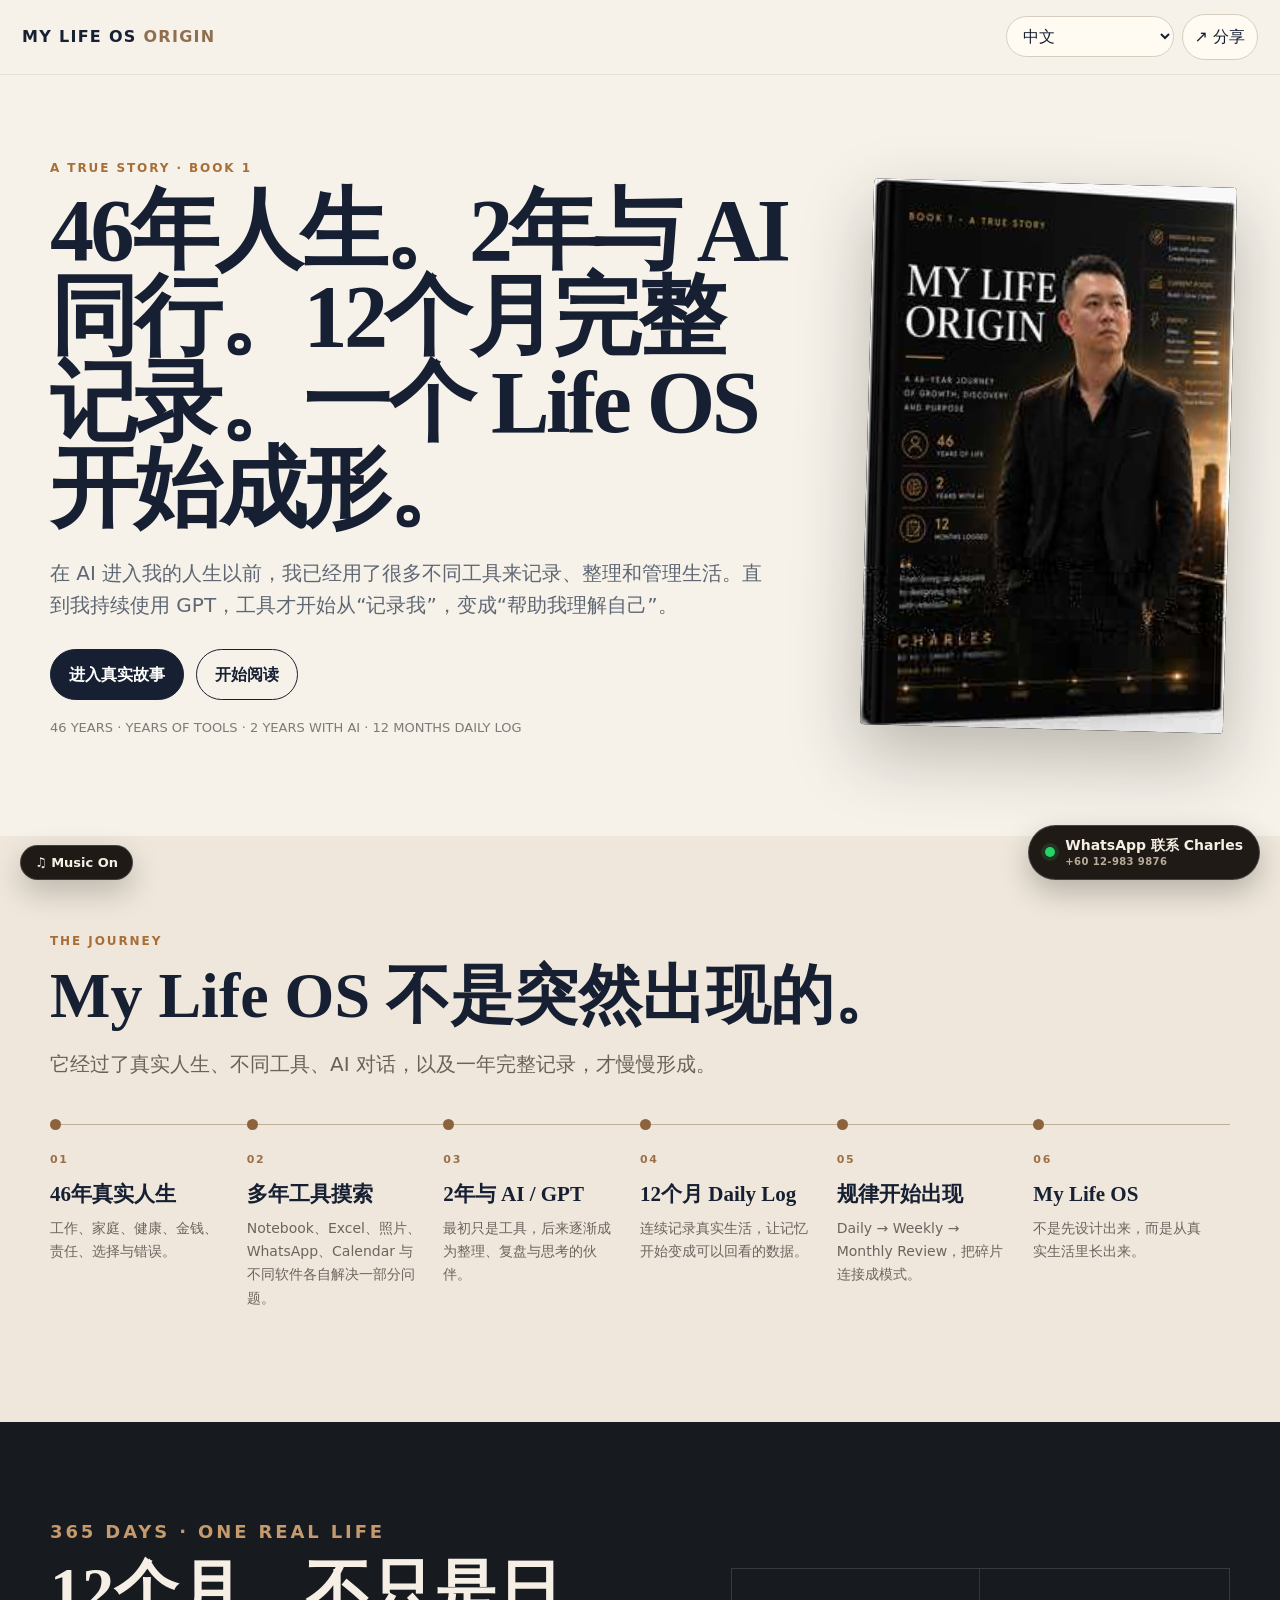
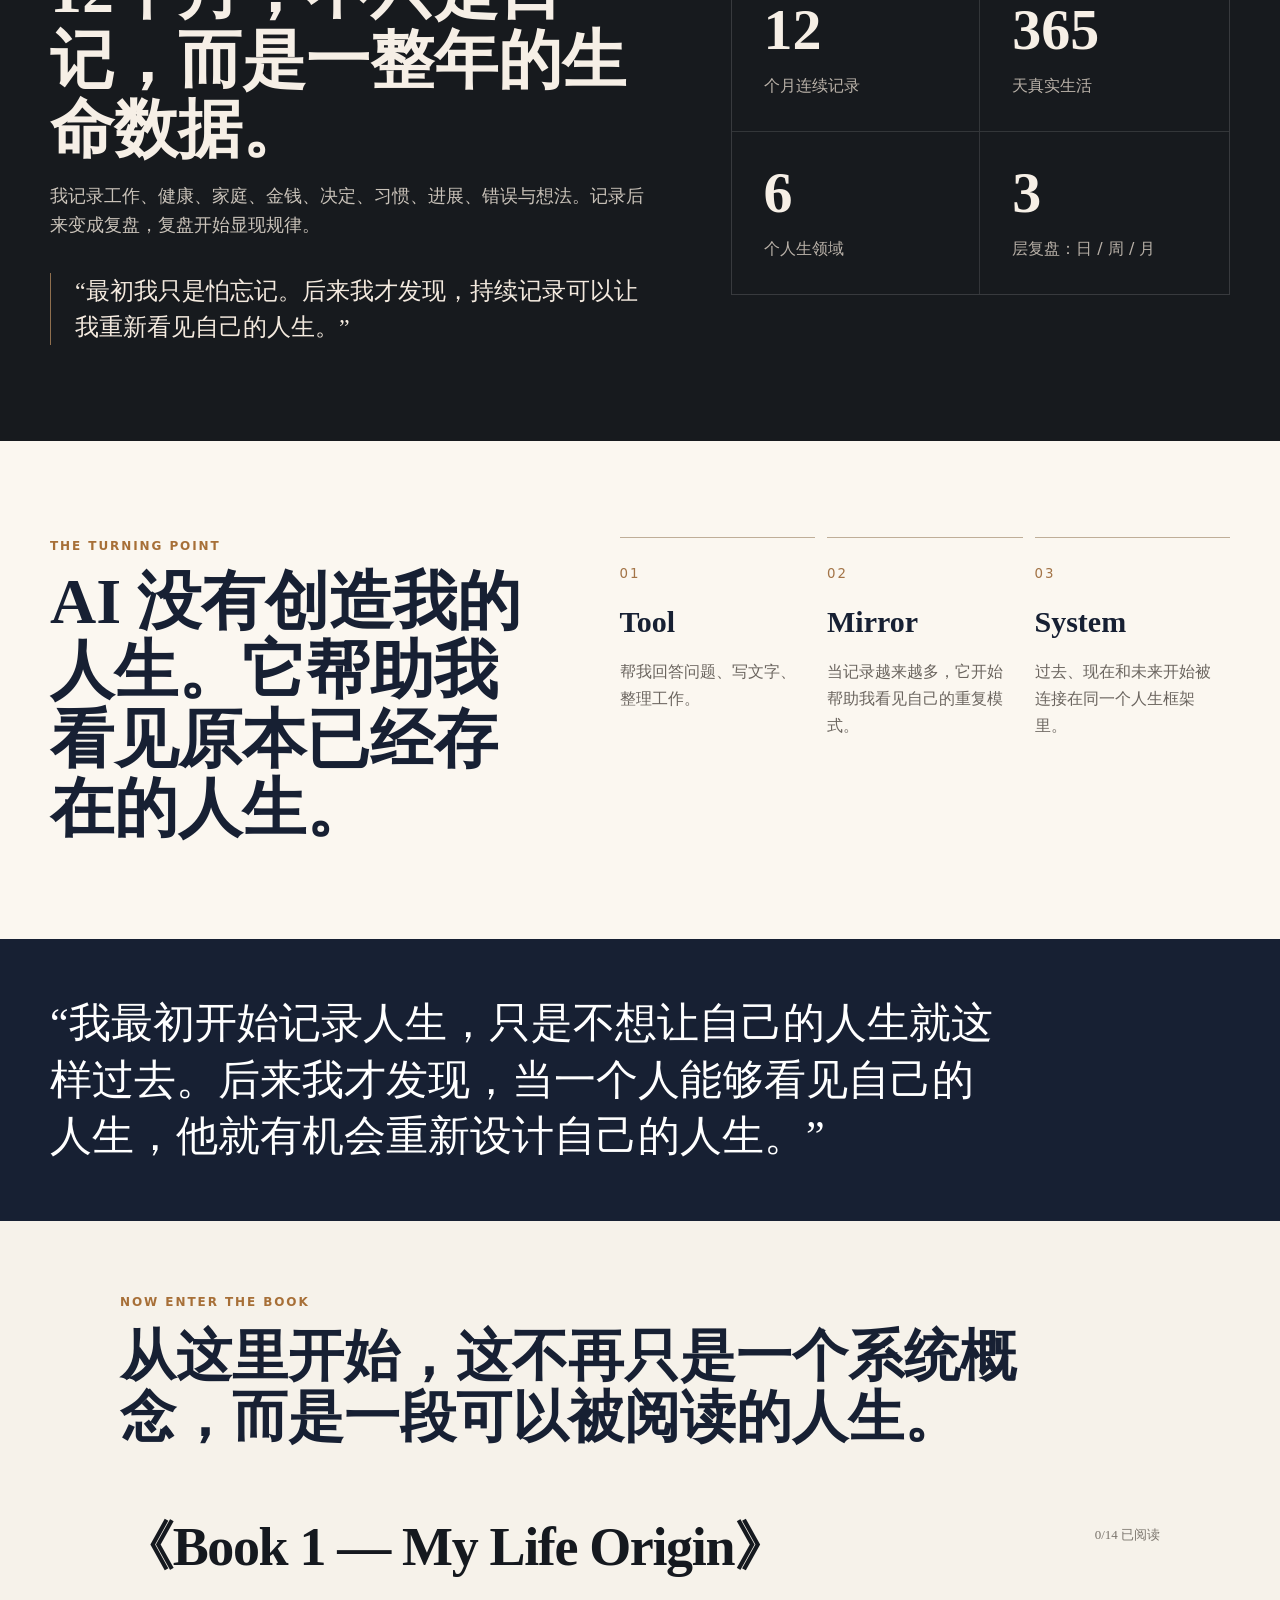
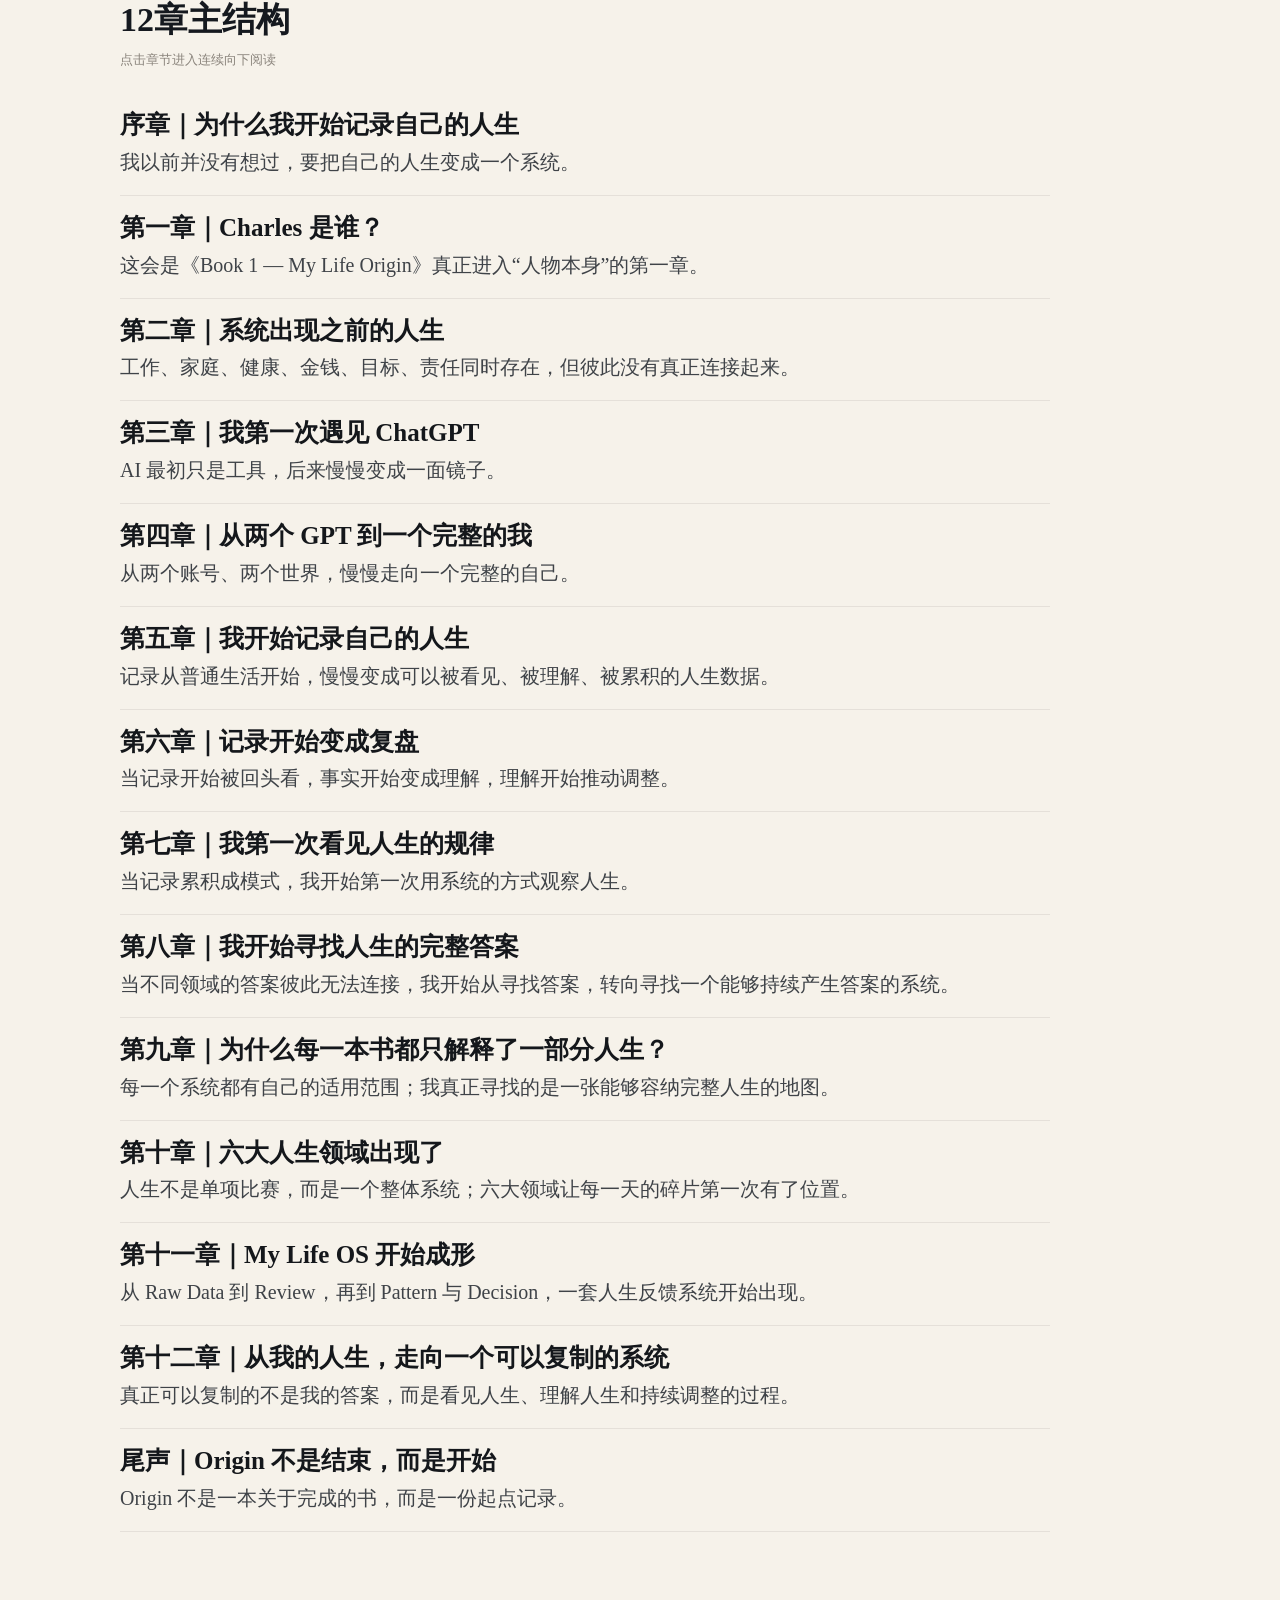
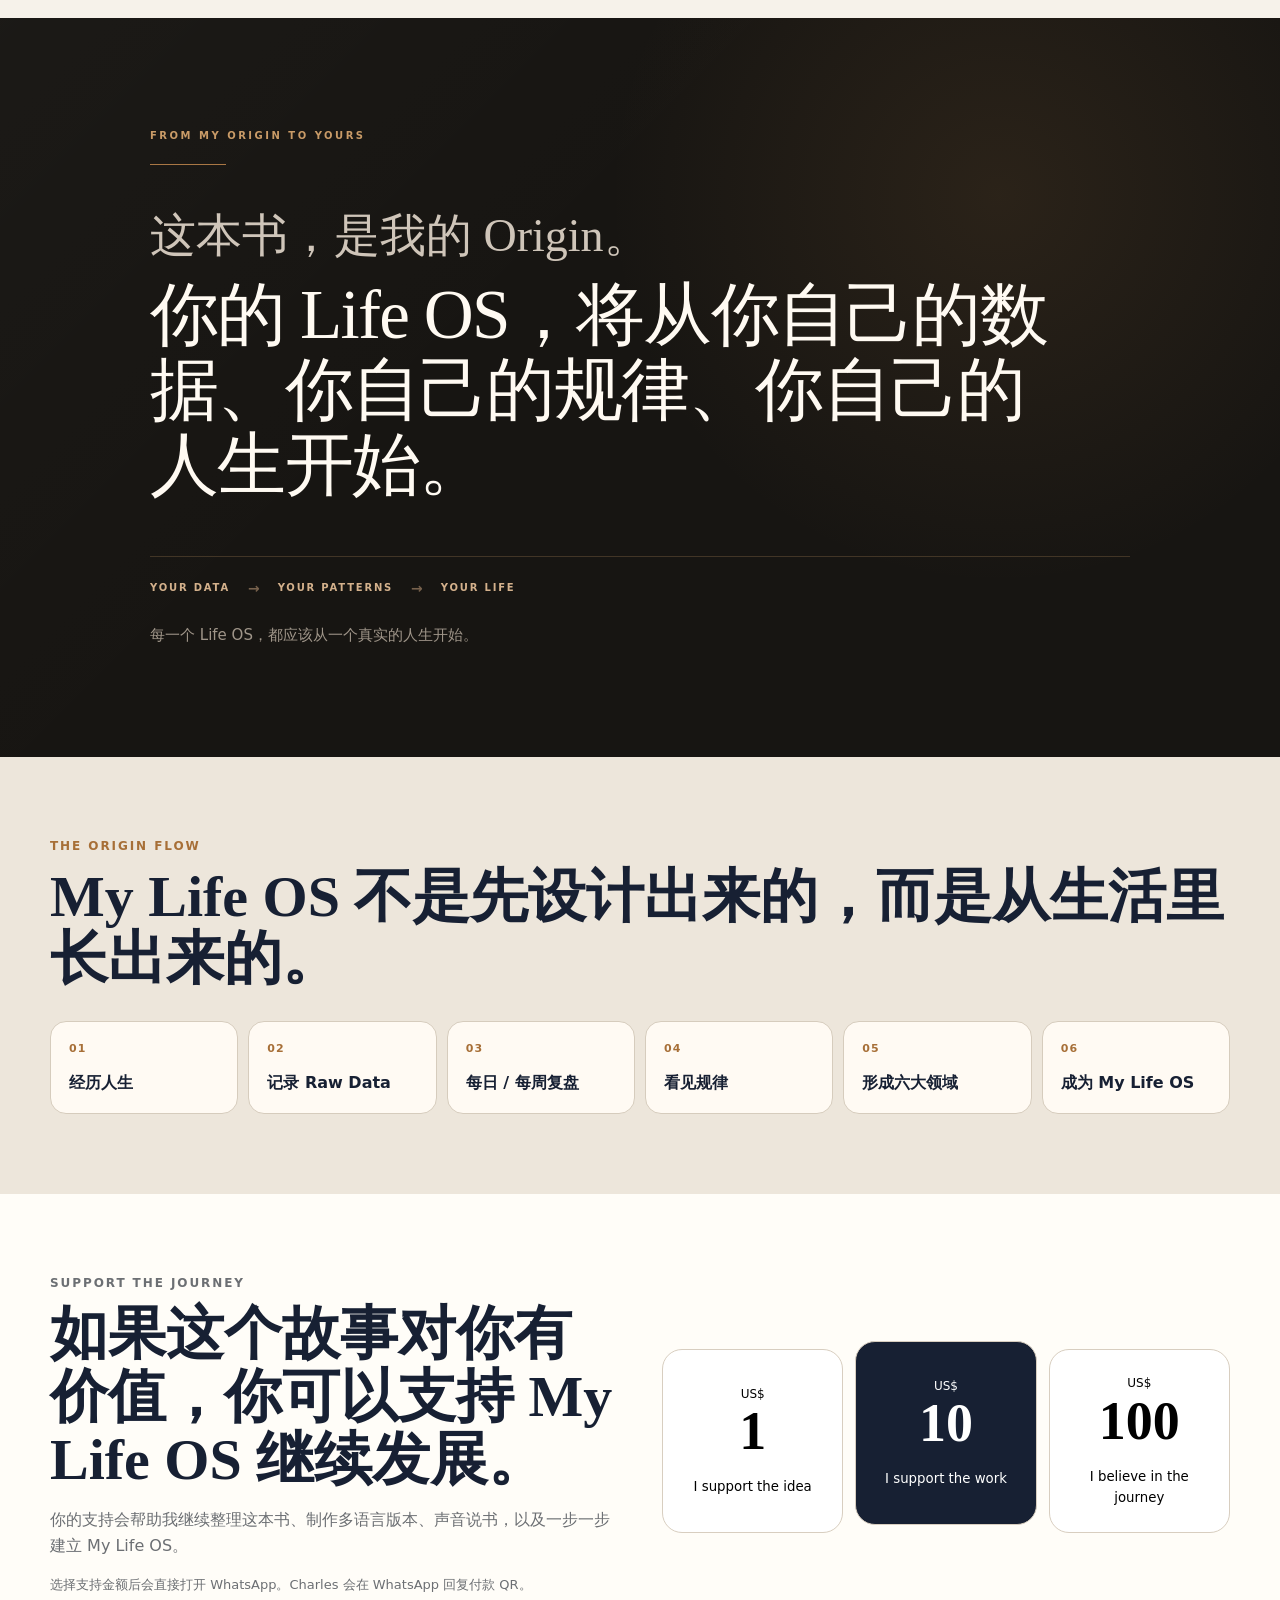
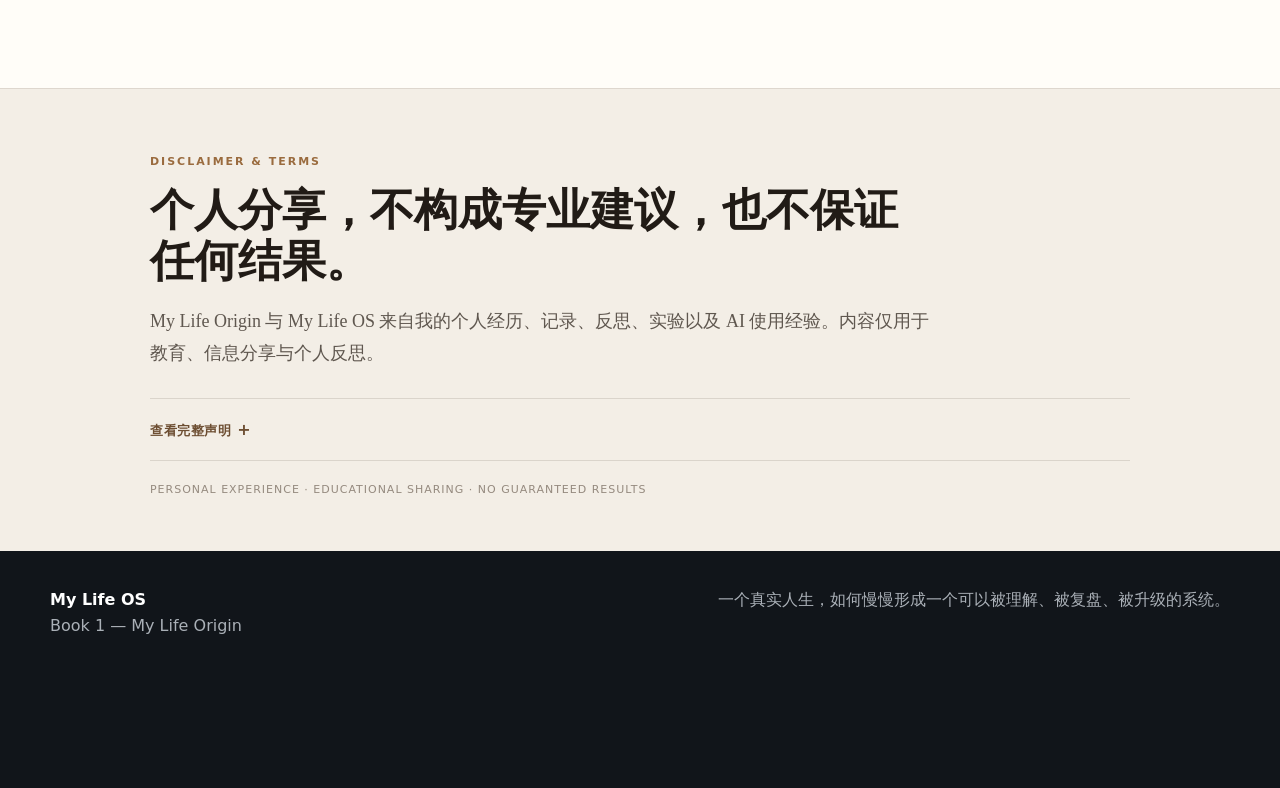
==== index.html @ 8ae3c360 "Load public disclaimer and terms" ====
<!doctype html>
<html lang="zh-Hans">
<head>
  <meta charset="utf-8" />
  <meta name="viewport" content="width=device-width,initial-scale=1" />
  <meta name="description" content="Book 1 — My Life Origin. A true story: 46 years of life, years of tools, 2 years with AI, and 12 months of daily logs." />
  <title>Book 1 — My Life Origin</title>
  <link rel="stylesheet" href="styles.css" />
  <link rel="stylesheet" href="documentary.css" />
</head>
<body>
  <header class="topbar">
    <a class="brand" href="#top">MY LIFE OS <span>ORIGIN</span></a>
    <nav class="top-actions">
      <select id="languageSelect" aria-label="Language">
        <option value="zh">中文</option>
        <option value="en">English</option>
        <option value="ms">Bahasa Melayu</option>
      </select>
      <button class="ghost" id="shareBtn" type="button">↗ <span data-i18n="share">分享</span></button>
    </nav>
  </header>

  <main id="top">
    <section class="hero shell documentary-hero">
      <div class="hero-copy">
        <p class="kicker">A TRUE STORY · BOOK 1</p>
        <h1 id="docHeroTitle">46年人生。2年与 AI 同行。12个月完整记录。一个 Life OS 开始成形。</h1>
        <p class="hero-sub" id="docHeroSub">在 AI 进入我的人生以前，我已经用了很多不同工具来记录、整理和管理生活。直到我持续使用 GPT，工具才开始从“记录我”，变成“帮助我理解自己”。</p>
        <div class="hero-buttons">
          <a class="primary" href="#journey" id="enterStoryBtn">进入真实故事</a>
          <a class="secondary" href="#chapters" data-i18n="startReading">开始阅读</a>
        </div>
        <p class="micro">46 YEARS · YEARS OF TOOLS · 2 YEARS WITH AI · 12 MONTHS DAILY LOG</p>
      </div>
      <div class="book-cover image-book-cover" aria-label="Book 1 — My Life Origin cover">
        <img src="my-life-origin-cover.jpg" alt="Book 1 — My Life Origin cover artwork" />
      </div>
    </section>

    <section id="journey" class="documentary-section">
      <div class="shell">
        <p class="kicker" id="journeyKicker">THE JOURNEY</p>
        <h2 class="documentary-title" id="journeyTitle">My Life OS 不是突然出现的。</h2>
        <p class="documentary-lead" id="journeyLead">它经过了真实人生、不同工具、AI 对话，以及一年完整记录，才慢慢形成。</p>
        <div class="journey-line">
          <article><span>01</span><strong id="j1t">46年真实人生</strong><p id="j1d">工作、家庭、健康、金钱、责任、选择与错误。</p></article>
          <article><span>02</span><strong id="j2t">多年工具摸索</strong><p id="j2d">Notebook、Excel、照片、WhatsApp、Calendar 与不同软件各自解决一部分问题。</p></article>
          <article><span>03</span><strong id="j3t">2年与 AI / GPT</strong><p id="j3d">最初只是工具，后来逐渐成为整理、复盘与思考的伙伴。</p></article>
          <article><span>04</span><strong id="j4t">12个月 Daily Log</strong><p id="j4d">连续记录真实生活，让记忆开始变成可以回看的数据。</p></article>
          <article><span>05</span><strong id="j5t">规律开始出现</strong><p id="j5d">Daily → Weekly → Monthly Review，把碎片连接成模式。</p></article>
          <article><span>06</span><strong id="j6t">My Life OS</strong><p id="j6d">不是先设计出来，而是从真实生活里长出来。</p></article>
        </div>
      </div>
    </section>

    <section class="year-proof">
      <div class="shell year-proof-grid">
        <div class="year-copy">
          <p class="kicker">365 DAYS · ONE REAL LIFE</p>
          <h2 id="yearTitle">12个月，不只是日记，而是一整年的生命数据。</h2>
          <p id="yearText">我记录工作、健康、家庭、金钱、决定、习惯、进展、错误与想法。记录后来变成复盘，复盘开始显现规律。</p>
          <blockquote id="yearQuote">“最初我只是怕忘记。后来我才发现，持续记录可以让我重新看见自己的人生。”</blockquote>
        </div>
        <div class="year-stats" aria-label="Life record statistics">
          <div><strong>12</strong><span id="statMonths">个月连续记录</span></div>
          <div><strong>365</strong><span id="statDays">天真实生活</span></div>
          <div><strong>6</strong><span id="statDomains">个人生领域</span></div>
          <div><strong>3</strong><span id="statReviews">层复盘：日 / 周 / 月</span></div>
        </div>
      </div>
    </section>

    <section class="turning-point">
      <div class="shell turning-grid">
        <div>
          <p class="kicker">THE TURNING POINT</p>
          <h2 id="turnTitle">AI 没有创造我的人生。它帮助我看见原本已经存在的人生。</h2>
        </div>
        <div class="three-steps">
          <div><small>01</small><strong id="toolTitle">Tool</strong><p id="toolText">帮我回答问题、写文字、整理工作。</p></div>
          <div><small>02</small><strong id="mirrorTitle">Mirror</strong><p id="mirrorText">当记录越来越多，它开始帮助我看见自己的重复模式。</p></div>
          <div><small>03</small><strong id="systemTitle">System</strong><p id="systemText">过去、现在和未来开始被连接在同一个人生框架里。</p></div>
        </div>
      </div>
    </section>

    <section class="manifesto">
      <div class="shell manifesto-inner">
        <p data-i18n="manifesto">“我最初开始记录人生，只是不想让自己的人生就这样过去。后来我才发现，当一个人能够看见自己的人生，他就有机会重新设计自己的人生。”</p>
      </div>
    </section>

    <section id="chapters" class="shell section book-entry">
      <div class="book-transition">
        <p class="kicker">NOW ENTER THE BOOK</p>
        <h2 id="bookEntryTitle">从这里开始，这不再只是一个系统概念，而是一段可以被阅读的人生。</h2>
      </div>
      <div class="section-head">
        <div>
          <p class="kicker" data-i18n="contentsLabel">CONTENTS</p>
          <h2 data-i18n="contentsTitle">从人生碎片，到 My Life OS</h2>
        </div>
        <div class="reading-progress"><span id="readCount">0</span>/14 <span data-i18n="readLabel">已阅读</span></div>
      </div>
      <div id="chapterGrid" class="chapter-grid"></div>
    </section>

    <section class="origin-flow">
      <div class="shell section">
        <p class="kicker">THE ORIGIN FLOW</p>
        <h2 data-i18n="flowTitle">My Life OS 不是先设计出来的，而是从生活里长出来的。</h2>
        <div class="flow-grid">
          <div><strong>01</strong><span data-i18n="flow1">经历人生</span></div>
          <div><strong>02</strong><span data-i18n="flow2">记录 Raw Data</span></div>
          <div><strong>03</strong><span data-i18n="flow3">每日 / 每周复盘</span></div>
          <div><strong>04</strong><span data-i18n="flow4">看见规律</span></div>
          <div><strong>05</strong><span data-i18n="flow5">形成六大领域</span></div>
          <div><strong>06</strong><span data-i18n="flow6">成为 My Life OS</span></div>
        </div>
      </div>
    </section>

    <section id="support" class="support section">
      <div class="shell support-grid">
        <div>
          <p class="kicker" data-i18n="supportLabel">SUPPORT THE JOURNEY</p>
          <h2 data-i18n="supportTitle">如果这个故事对你有价值，你可以支持 My Life OS 继续发展。</h2>
          <p data-i18n="supportText">你的支持会帮助我继续整理这本书、制作多语言版本、声音说书，以及一步一步建立 My Life OS。</p>
          <p class="support-note" data-i18n="supportNote">目前先建立网站雏形。正式支付链接会在下一阶段接入。</p>
        </div>
        <div class="support-options">
          <button class="support-card" data-amount="1"><span>US$</span><strong>1</strong><small data-i18n="tier1">I support the idea</small></button>
          <button class="support-card featured" data-amount="10"><span>US$</span><strong>10</strong><small data-i18n="tier10">I support the work</small></button>
          <button class="support-card" data-amount="100"><span>US$</span><strong>100</strong><small data-i18n="tier100">I believe in the journey</small></button>
        </div>
      </div>
    </section>
  </main>

  <div id="reader" class="reader book-reader" aria-hidden="true">
    <div class="reader-backdrop" data-close-reader></div>
    <article class="reader-panel book-shell" aria-label="My Life Origin book reader">
      <div class="reader-toolbar book-toolbar">
        <button class="ghost" data-close-reader>← <span data-i18n="back">返回目录</span></button>
        <div class="book-toolbar-center"><span id="bookChapterLabel">BOOK 1 · MY LIFE ORIGIN</span><span id="bookPageLabel">1 / 1</span></div>
        <div class="reader-actions">
          <button class="ghost" id="listenChapterBtn" type="button">▶ <span data-i18n="listenChapter">听本章</span></button>
          <button class="ghost" id="markReadBtn">✓ <span data-i18n="markRead">标记已读</span></button>
        </div>
      </div>
      <div class="book-stage" id="bookStage">
        <button id="bookPrevPage" class="page-turn page-turn-left" type="button" aria-label="Previous page">‹</button>
        <div class="book-spread" id="bookSpread">
          <section class="paper-page paper-left" id="paperLeft" aria-live="polite"></section>
          <div class="book-gutter" aria-hidden="true"></div>
          <section class="paper-page paper-right" id="paperRight"></section>
        </div>
        <button id="bookNextPage" class="page-turn page-turn-right" type="button" aria-label="Next page">›</button>
      </div>
      <div class="book-bottombar">
        <button id="prevChapter" class="secondary" type="button">← 上一页</button>
        <div class="book-progress-track"><span id="bookProgressBar"></span></div>
        <button id="nextChapter" class="primary" type="button">下一页 →</button>
      </div>
      <div class="book-source" aria-hidden="true">
        <p id="readerKicker"></p><h2 id="readerTitle"></h2><p id="readerIntro"></p><div id="readerBody"></div>
      </div>
    </article>
  </div>

  <div id="toast" class="toast" role="status"></div>
  <footer><div class="shell footer-inner"><div><strong>My Life OS</strong><span>Book 1 — My Life Origin</span></div><p data-i18n="footerText">一个真实人生，如何慢慢形成一个可以被理解、被复盘、被升级的系统。</p></div></footer>

  <script src="app.js"></script>
  <script src="documentary.js"></script>
  <script src="toc.js"></script>
  <script src="book.js"></script>
  <script src="bgm.js"></script>
  <script src="audio.js"></script>
  <script src="disclaimer.js"></script>
</body>
</html>
---- styles.css ----
*{box-sizing:border-box}html{scroll-behavior:smooth}body{margin:0;font-family:Inter,system-ui,-apple-system,BlinkMacSystemFont,"Segoe UI",sans-serif;background:#f6f2ea;color:#172033;line-height:1.6}button,select{font:inherit}button{cursor:pointer}.shell{width:min(1180px,calc(100% - 40px));margin:0 auto}.topbar{position:sticky;top:0;z-index:20;display:flex;justify-content:space-between;align-items:center;padding:14px 22px;background:rgba(246,242,234,.92);backdrop-filter:blur(14px);border-bottom:1px solid rgba(23,32,51,.08)}.brand{font-weight:900;letter-spacing:.08em;text-decoration:none;color:#172033}.brand span{font-weight:600;color:#8f6f4e}.top-actions{display:flex;gap:8px;align-items:center}.top-actions select,.ghost{border:1px solid #d6cdbf;background:#fffaf2;color:#172033;border-radius:999px;padding:9px 12px}.hero{display:grid;grid-template-columns:1.35fr .65fr;gap:64px;align-items:center;padding:72px 0 76px}.kicker{margin:0 0 10px;font-size:12px;font-weight:900;letter-spacing:.16em;color:#a76f37}.hero h1,.section h2{font-family:Georgia,"Times New Roman",serif}.hero h1{font-size:clamp(48px,7vw,88px);line-height:.98;letter-spacing:-.04em;margin:0 0 24px;max-width:820px}.hero-sub{font-size:20px;color:#5f6773;max-width:720px;margin:0 0 28px}.hero-buttons{display:flex;gap:12px;flex-wrap:wrap}.primary,.secondary{display:inline-flex;align-items:center;justify-content:center;text-decoration:none;border-radius:999px;padding:12px 18px;font-weight:800;border:1px solid #172033}.primary{background:#172033;color:#fff}.secondary{background:transparent;color:#172033}.micro{font-size:13px;color:#7d7b78;margin-top:18px}.book-cover{aspect-ratio:2/3;background:linear-gradient(160deg,#15191f,#292b2d 55%,#745739);color:white;border-radius:4px;padding:34px;display:flex;flex-direction:column;box-shadow:0 28px 70px rgba(34,28,20,.28);transform:rotate(1.5deg)}.cover-top{font-size:12px;letter-spacing:.22em}.cover-title{font-family:Georgia,serif;font-size:44px;line-height:.95;margin-top:28%}.cover-line{width:56px;height:1px;background:#d9c3a8;margin:24px 0}.cover-sub{color:#e7ded4;font-size:14px}.cover-author{margin-top:auto;font-weight:800;letter-spacing:.16em;font-size:12px}.manifesto{background:#172033;color:white}.manifesto-inner{padding:56px 0}.manifesto p{margin:0;max-width:950px;font-family:Georgia,serif;font-size:clamp(24px,3.5vw,42px);line-height:1.35}.section{padding:80px 0}.section-head{display:flex;justify-content:space-between;align-items:end;gap:24px;margin-bottom:28px}.section h2{font-size:clamp(34px,5vw,58px);line-height:1.08;margin:0}.reading-progress{white-space:nowrap;color:#7a746c}.chapter-grid{display:grid;grid-template-columns:repeat(3,1fr);gap:14px}.chapter-card{border:1px solid #d9d0c3;background:#fffdf8;border-radius:18px;padding:22px;text-align:left;transition:.18s;min-height:185px}.chapter-card:hover{transform:translateY(-3px);box-shadow:0 12px 28px rgba(50,40,28,.08)}.chapter-card.read{border-color:#9fae96;background:#f7fbf3}.chapter-no{font-size:12px;letter-spacing:.12em;color:#a76f37;font-weight:900}.chapter-card h3{font-family:Georgia,serif;font-size:24px;margin:12px 0 10px;line-height:1.25}.chapter-card p{font-size:14px;color:#6c6f73;margin:0}.read-mark{display:block;margin-top:18px;font-size:12px;color:#6a7d61;font-weight:800}.origin-flow{background:#ede6db}.flow-grid{display:grid;grid-template-columns:repeat(6,1fr);gap:10px;margin-top:30px}.flow-grid div{background:#fffaf3;border:1px solid #d6ccbd;border-radius:16px;padding:18px}.flow-grid strong{display:block;font-size:11px;color:#a76f37;letter-spacing:.1em}.flow-grid span{display:block;margin-top:12px;font-weight:800}.support{background:#fffdf8}.support-grid{display:grid;grid-template-columns:1fr 1fr;gap:44px;align-items:center}.support-grid p{color:#6c6f73;max-width:650px}.support-note{font-size:13px}.support-options{display:grid;grid-template-columns:repeat(3,1fr);gap:12px}.support-card{border:1px solid #d8cec0;background:#fff;border-radius:20px;padding:24px 14px;min-height:180px}.support-card.featured{background:#172033;color:white;transform:translateY(-8px)}.support-card span{font-size:12px;display:block}.support-card strong{font-family:Georgia,serif;font-size:54px;line-height:1}.support-card small{display:block;margin-top:18px}.reader{position:fixed;inset:0;z-index:50;display:none}.reader.open{display:block}.reader-backdrop{position:absolute;inset:0;background:rgba(10,12,15,.45)}.reader-panel{position:absolute;right:0;top:0;height:100%;width:min(820px,100%);background:#fffdf8;overflow:auto;box-shadow:-20px 0 60px rgba(0,0,0,.18)}.reader-toolbar{position:sticky;top:0;z-index:2;display:flex;justify-content:space-between;gap:12px;padding:14px 18px;background:rgba(255,253,248,.94);backdrop-filter:blur(12px);border-bottom:1px solid #ece5db}.reader-actions{display:flex;gap:8px}.reader-content{padding:58px clamp(24px,7vw,76px) 150px}.reader-content h2{font-family:Georgia,serif;font-size:clamp(38px,6vw,64px);line-height:1.05;margin:0 0 18px}.reader-intro{font-size:20px;color:#656a70}.reader-body{font-family:Georgia,"Times New Roman",serif;font-size:20px;line-height:1.9;color:#2b3036}.reader-body p{margin:0 0 1.2em}.reader-nav{display:flex;justify-content:space-between;gap:12px;margin-top:42px}.toast{position:fixed;left:50%;bottom:24px;transform:translateX(-50%) translateY(20px);background:#172033;color:white;padding:10px 16px;border-radius:999px;opacity:0;pointer-events:none;transition:.2s;z-index:80}.toast.show{opacity:1;transform:translateX(-50%) translateY(0)}footer{background:#11151a;color:white;padding:36px 0 150px}.footer-inner{display:flex;justify-content:space-between;gap:30px}.footer-inner strong,.footer-inner span{display:block}.footer-inner span,.footer-inner p{color:#aab0b7}.footer-inner p{max-width:620px;margin:0}.audio-dock{position:fixed;left:50%;bottom:18px;transform:translateX(-50%);z-index:70;width:min(860px,calc(100% - 28px));background:rgba(18,22,28,.96);color:white;border:1px solid rgba(255,255,255,.11);border-radius:22px;box-shadow:0 22px 70px rgba(0,0,0,.28);backdrop-filter:blur(18px);overflow:hidden}.audio-dock-main{display:grid;grid-template-columns:auto 1fr auto;gap:14px;align-items:center;padding:13px 15px}.audio-icon{width:38px;height:38px;border-radius:50%;display:grid;place-items:center;background:#c59a6d;color:#161a20;font-weight:900;box-shadow:inset 0 0 0 6px rgba(255,255,255,.18)}.audio-meta{min-width:0}.audio-meta strong,.audio-meta span{display:block;white-space:nowrap;overflow:hidden;text-overflow:ellipsis}.audio-meta strong{font-size:14px}.audio-meta span{font-size:12px;color:#aeb5bf;margin-top:2px}.audio-controls{display:flex;gap:7px}.audio-btn{width:38px;height:38px;border:0;border-radius:50%;background:white;color:#171b21;font-weight:900}.audio-btn.subtle{background:#2b3038;color:#d9dde2}.audio-settings{display:flex;align-items:center;gap:10px;padding:10px 14px;border-top:1px solid rgba(255,255,255,.08);background:rgba(255,255,255,.025)}.audio-settings label{display:flex;align-items:center;gap:6px;font-size:11px;color:#aeb5bf}.audio-settings select{border:1px solid #414853;background:#20252c;color:white;border-radius:10px;padding:6px 8px;max-width:245px;font-size:12px}.audio-note{margin-left:auto;font-size:11px;color:#818a96}.chapter-card:focus-visible,.primary:focus-visible,.secondary:focus-visible,.ghost:focus-visible,.audio-btn:focus-visible,select:focus-visible{outline:3px solid rgba(167,111,55,.35);outline-offset:3px}@media(max-width:900px){.hero,.support-grid{grid-template-columns:1fr}.book-cover{width:min(420px,85%);justify-self:center}.chapter-grid{grid-template-columns:repeat(2,1fr)}.flow-grid{grid-template-columns:repeat(3,1fr)}.support-options{max-width:640px}.section-head{align-items:flex-start;flex-direction:column}.footer-inner{flex-direction:column}}@media(max-width:640px){.topbar{padding:12px}.brand{font-size:13px}.top-actions{gap:5px}.top-actions .ghost span{display:none}.top-actions select,.ghost{padding:8px 10px;font-size:13px}.shell{width:min(100% - 28px,1180px)}.hero{padding:46px 0}.hero h1{font-size:48px}.hero-sub{font-size:17px}.chapter-grid,.flow-grid,.support-options{grid-template-columns:1fr}.chapter-card{min-height:auto}.support-card.featured{transform:none}.reader-toolbar{align-items:center}.reader-actions .ghost span{display:none}.reader-content{padding-top:40px;padding-bottom:180px}.footer-inner{gap:14px}.audio-dock{bottom:10px;border-radius:18px}.audio-dock-main{grid-template-columns:auto 1fr auto;padding:10px 11px}.audio-icon{display:none}.audio-meta strong{font-size:13px}.audio-settings{gap:7px;overflow-x:auto}.audio-settings label{flex:0 0 auto}.audio-settings select{max-width:170px}.audio-note{display:none}footer{padding-bottom:170px}}
---- documentary.css ----
.documentary-hero{padding-top:84px;padding-bottom:84px}.documentary-hero h1{max-width:900px}.image-book-cover{padding:0!important;aspect-ratio:auto!important;background:#090807!important;overflow:hidden}.image-book-cover:after{display:none!important}.image-book-cover img{display:block;width:100%;height:auto;object-fit:contain}.documentary-section,.year-proof,.turning-point{padding:96px 0}.documentary-section{background:#efe7db}.documentary-title,.year-proof h2,.turning-point h2,.book-transition h2{font-family:Georgia,"Times New Roman",serif;font-size:clamp(36px,5vw,64px);line-height:1.08;margin:0}.documentary-lead{max-width:760px;font-size:20px;color:#6a6259;margin:18px 0 44px}.journey-line{display:grid;grid-template-columns:repeat(6,1fr);border-top:1px solid #bfae98}.journey-line article{padding:26px 18px 16px 0;position:relative}.journey-line article:before{content:"";position:absolute;top:-6px;left:0;width:11px;height:11px;border-radius:50%;background:#8c633d}.journey-line span{display:block;font-size:11px;letter-spacing:.15em;color:#9b7048;font-weight:800}.journey-line strong{display:block;font-family:Georgia,serif;font-size:21px;line-height:1.25;margin:12px 0 10px}.journey-line p{font-size:14px;line-height:1.65;color:#6b655f;margin:0}.year-proof{background:#171a1e;color:#f6efe6}.year-proof-grid{display:grid;grid-template-columns:1.1fr .9fr;gap:70px;align-items:center}.year-proof .kicker{color:#c59a6d}.year-copy p{color:#c9c2b9;font-size:18px}.year-copy blockquote{font-family:Georgia,serif;font-size:24px;line-height:1.5;margin:34px 0 0;padding-left:24px;border-left:1px solid #8f6f4e;color:#f4eadf}.year-stats{display:grid;grid-template-columns:1fr 1fr;border:1px solid rgba(255,255,255,.14)}.year-stats div{padding:32px;border-right:1px solid rgba(255,255,255,.12);border-bottom:1px solid rgba(255,255,255,.12);min-height:155px}.year-stats div:nth-child(2n){border-right:0}.year-stats div:nth-last-child(-n+2){border-bottom:0}.year-stats strong{display:block;font-family:Georgia,serif;font-size:58px;line-height:1}.year-stats span{display:block;margin-top:14px;color:#b9b1a8}.turning-point{background:#fbf7f0}.turning-grid{display:grid;grid-template-columns:.9fr 1.1fr;gap:70px}.three-steps{display:grid;grid-template-columns:repeat(3,1fr);gap:12px}.three-steps div{border-top:1px solid #bfae98;padding:22px 12px 10px 0}.three-steps small{letter-spacing:.16em;color:#a37447}.three-steps strong{display:block;font-family:Georgia,serif;font-size:30px;margin:12px 0}.three-steps p{margin:0;color:#6b655f;line-height:1.7}.book-entry{padding-top:110px}.book-transition{max-width:900px;padding-bottom:70px}.book-transition .kicker{margin-bottom:14px}.book-transition h2{font-size:clamp(34px,4.5vw,56px)}@media(max-width:1000px){.journey-line{grid-template-columns:repeat(3,1fr);row-gap:24px}.year-proof-grid,.turning-grid{grid-template-columns:1fr}.three-steps{grid-template-columns:repeat(3,1fr)}}@media(max-width:700px){.documentary-hero{padding-top:52px;padding-bottom:58px}.documentary-section,.year-proof,.turning-point{padding:68px 0}.journey-line{grid-template-columns:1fr;border-top:0;border-left:1px solid #bfae98;padding-left:20px}.journey-line article{padding:0 0 30px 18px}.journey-line article:before{left:-26px;top:7px}.year-stats{grid-template-columns:1fr 1fr}.year-stats div{padding:22px 18px;min-height:125px}.year-stats strong{font-size:44px}.three-steps{grid-template-columns:1fr}.book-entry{padding-top:76px}.book-transition{padding-bottom:48px}}
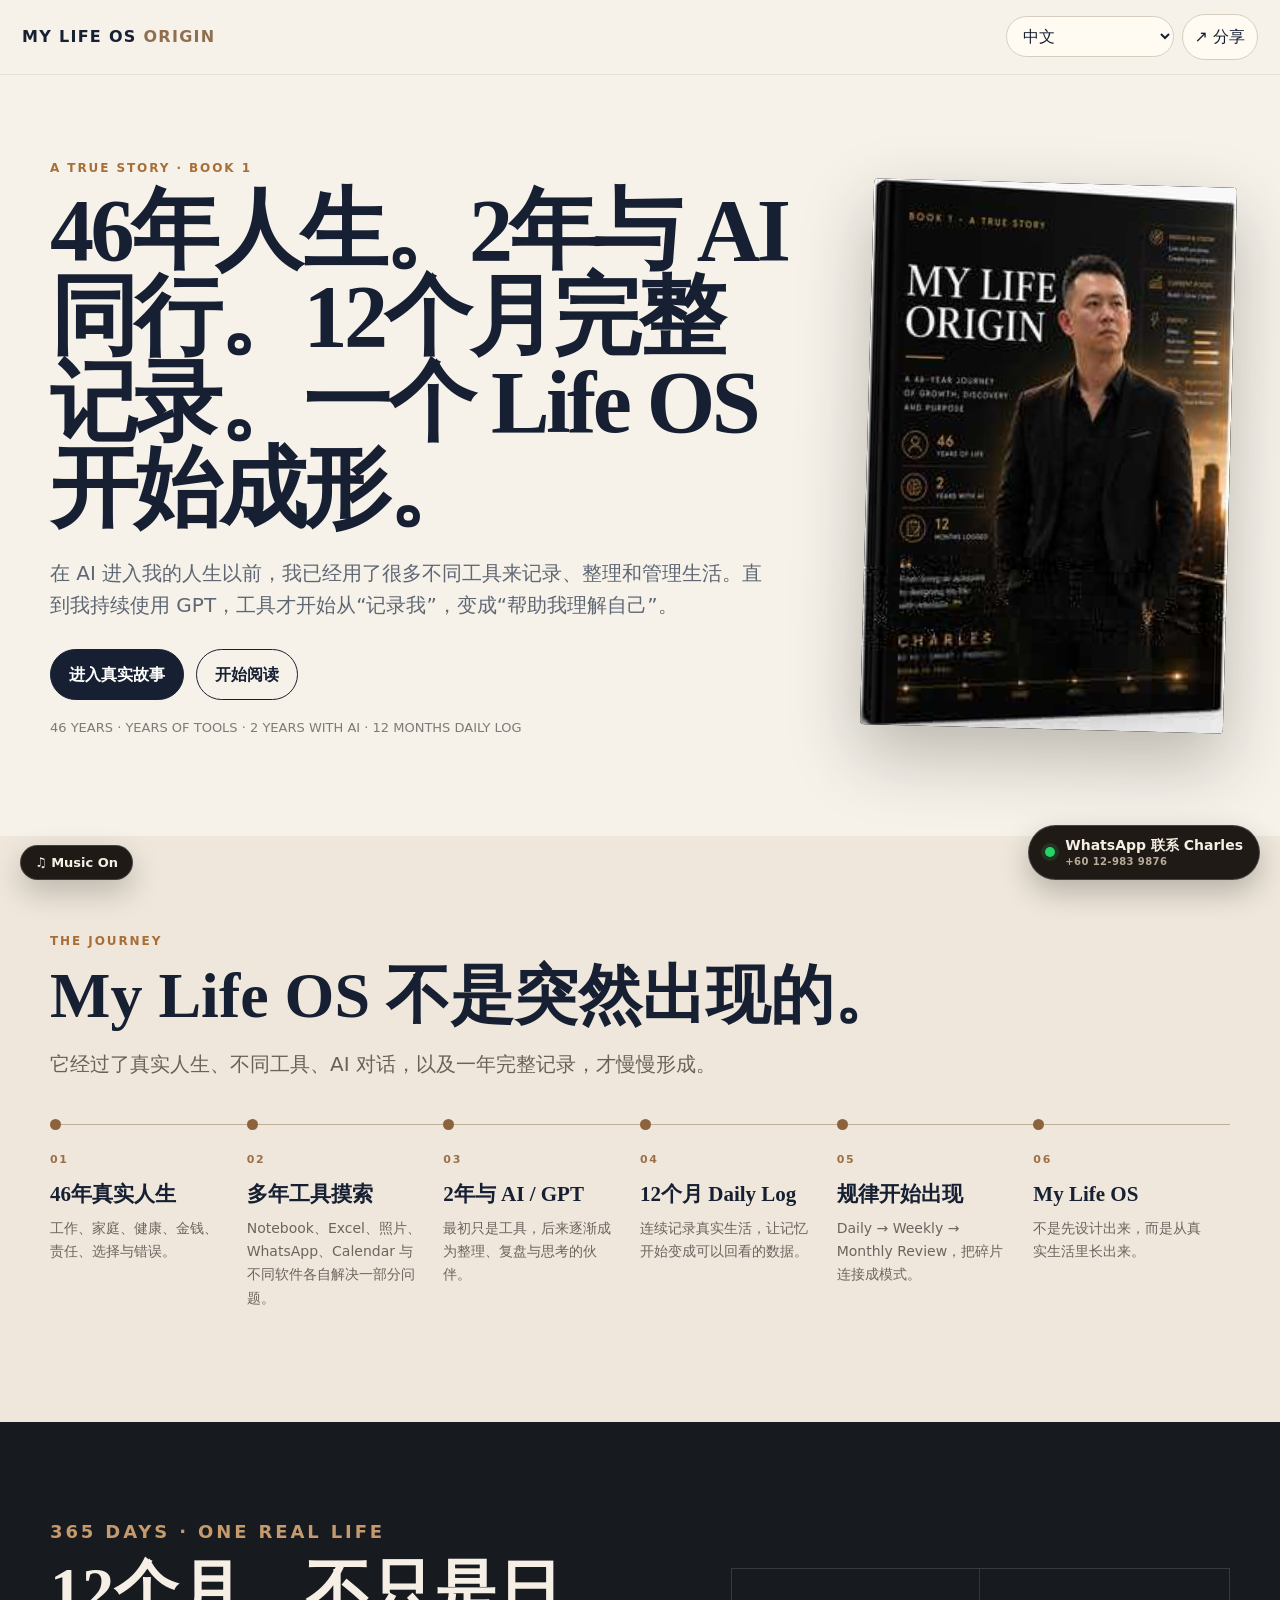
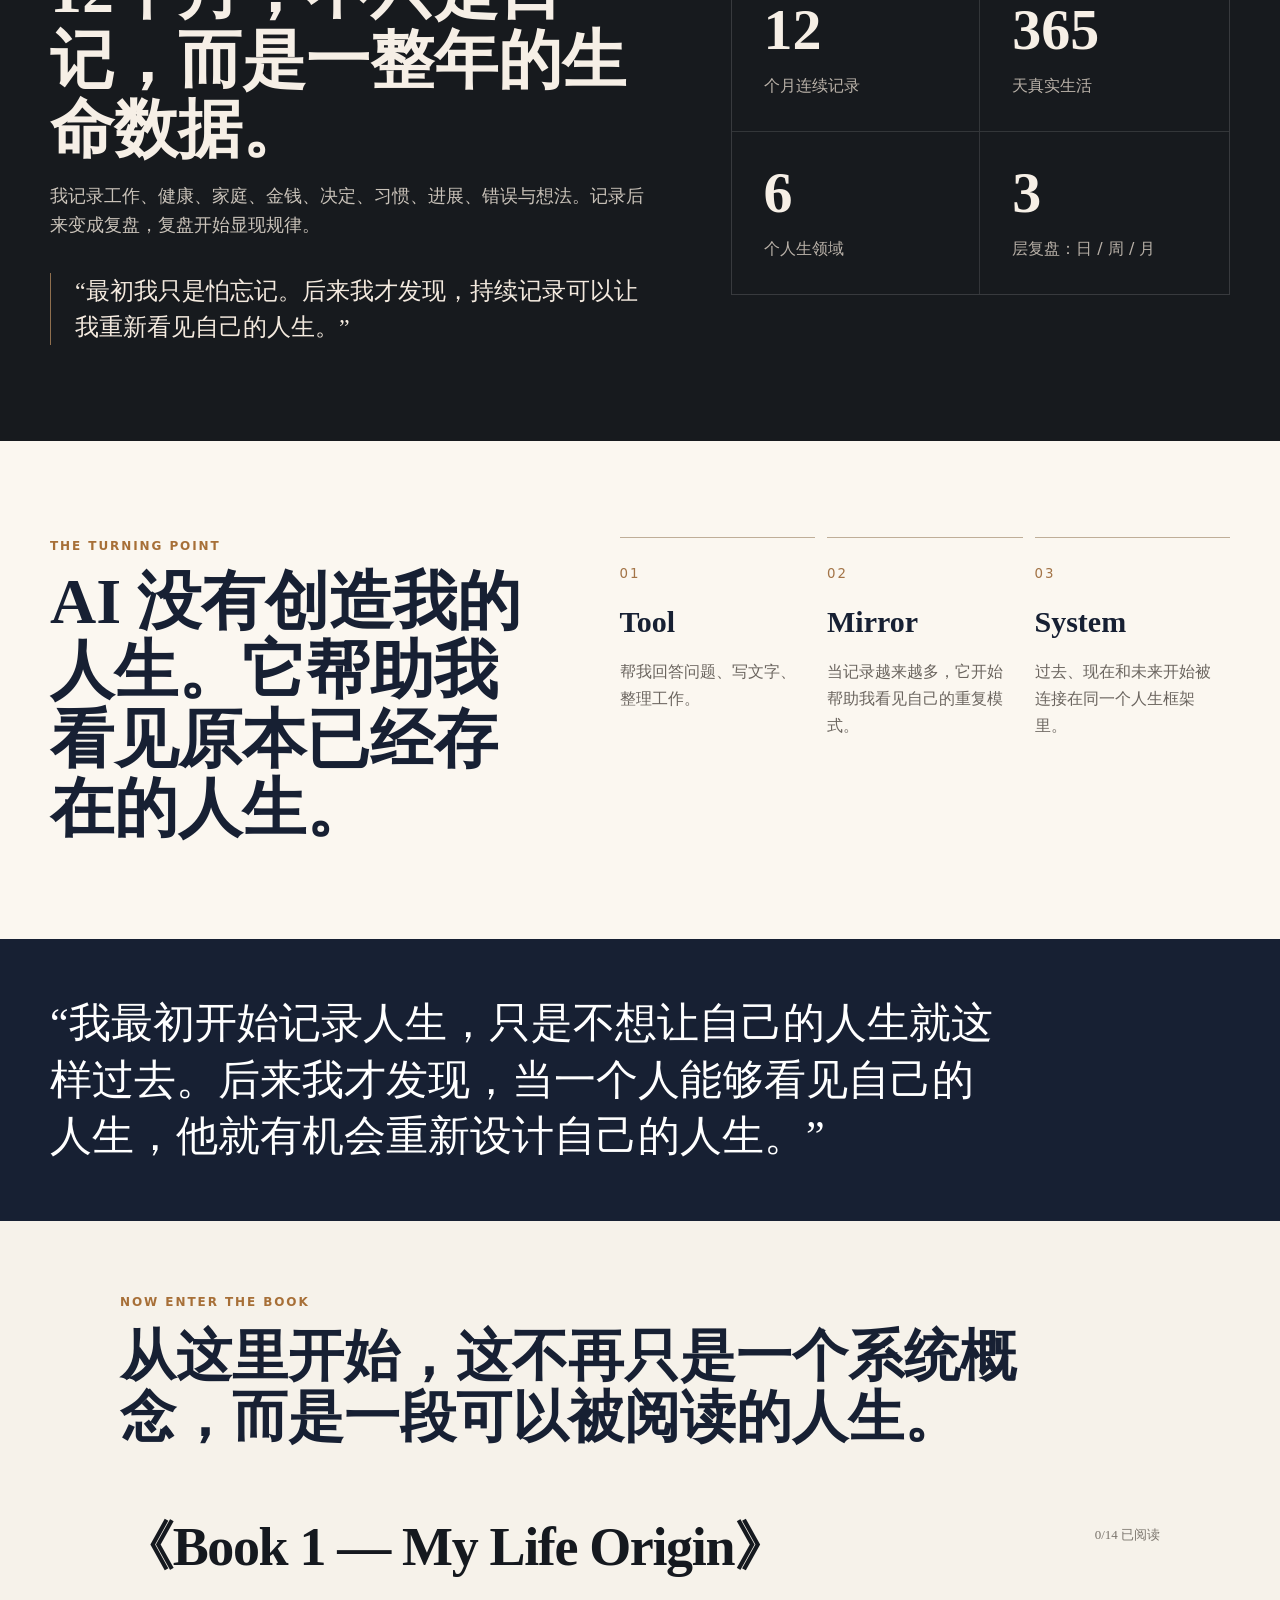
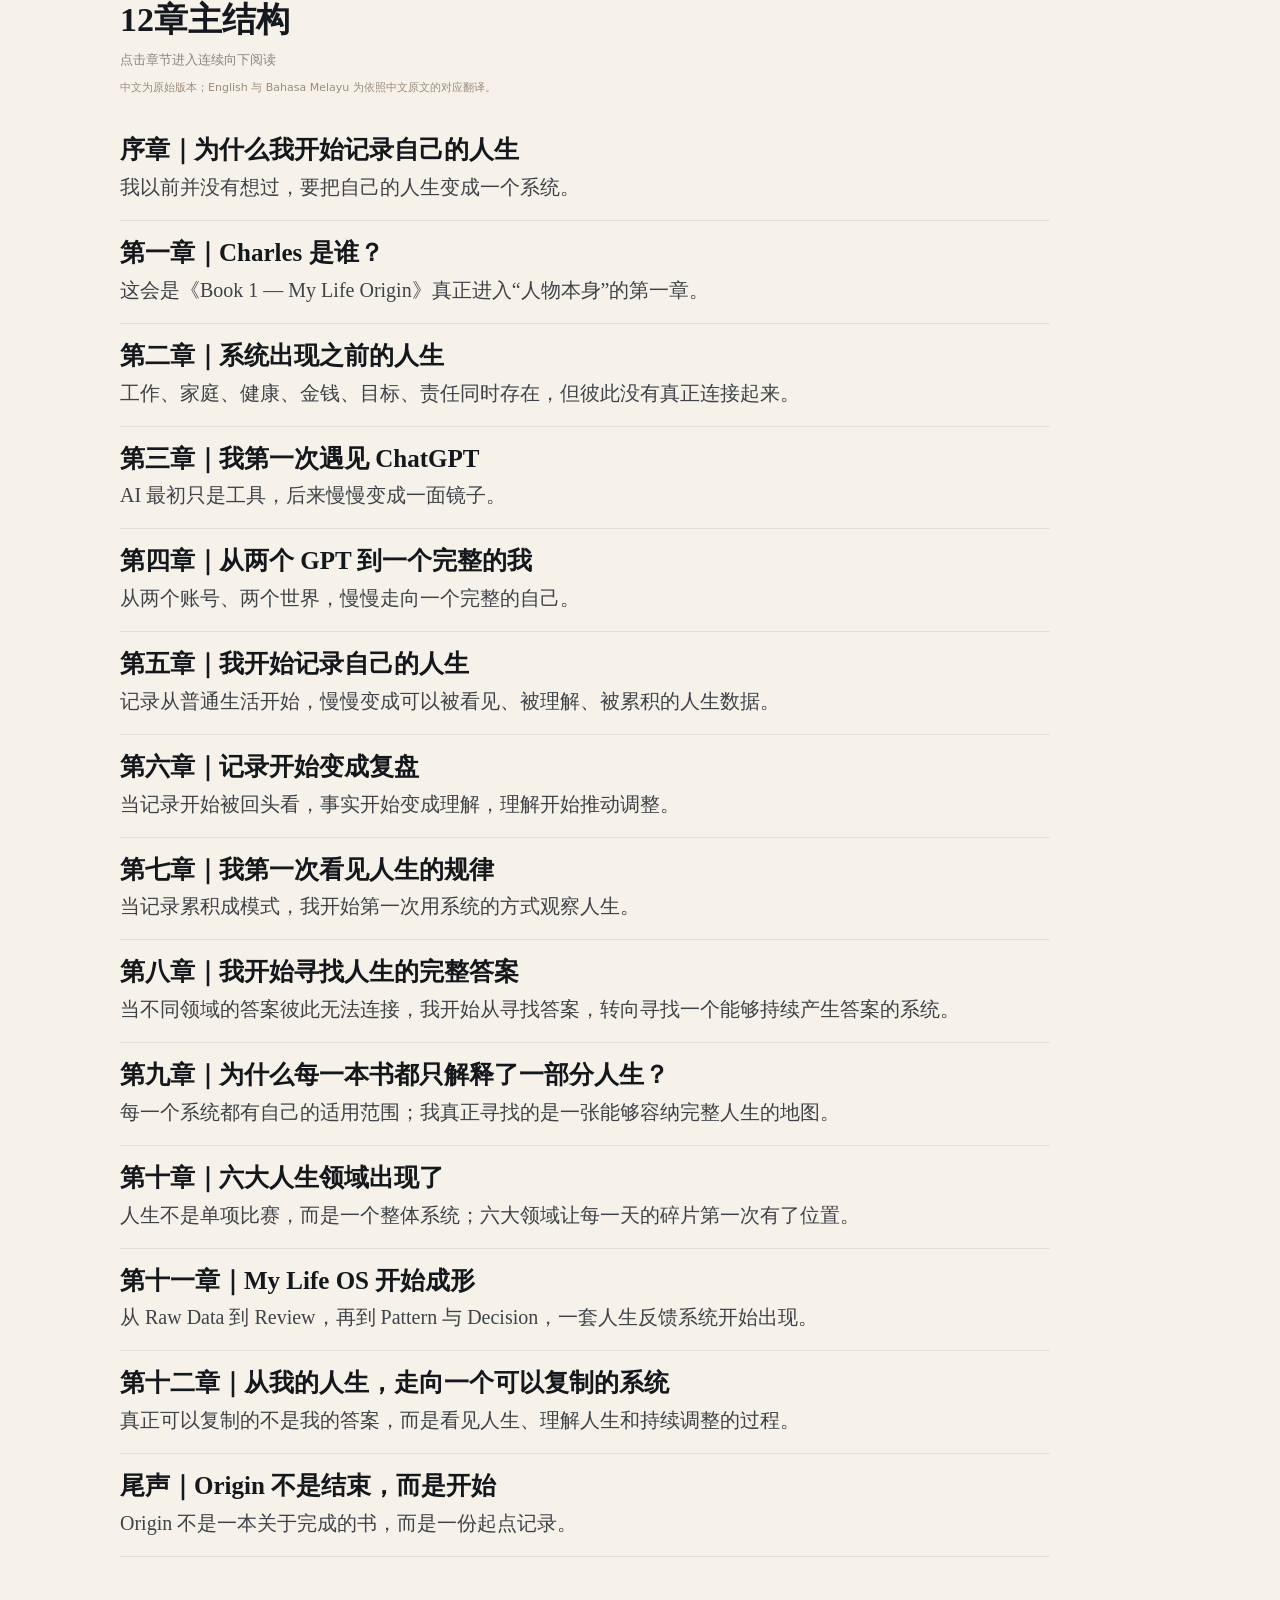
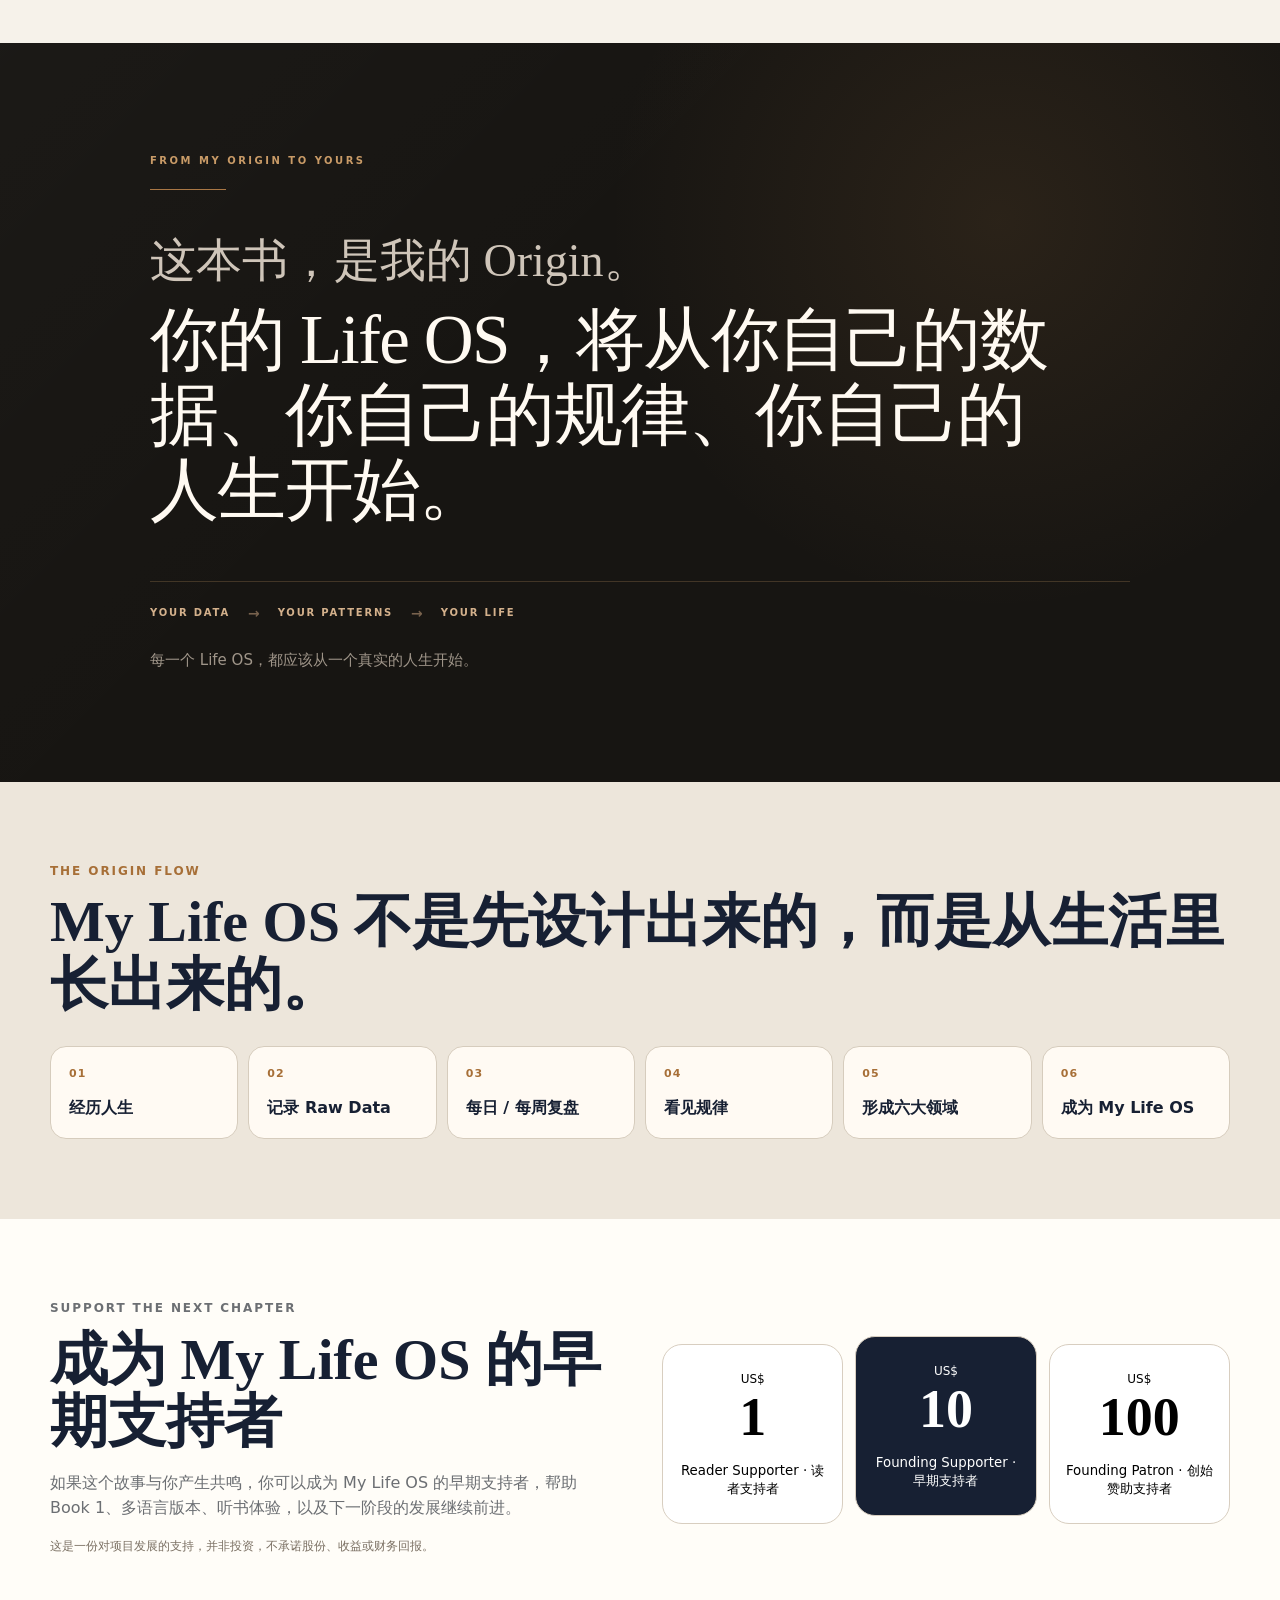
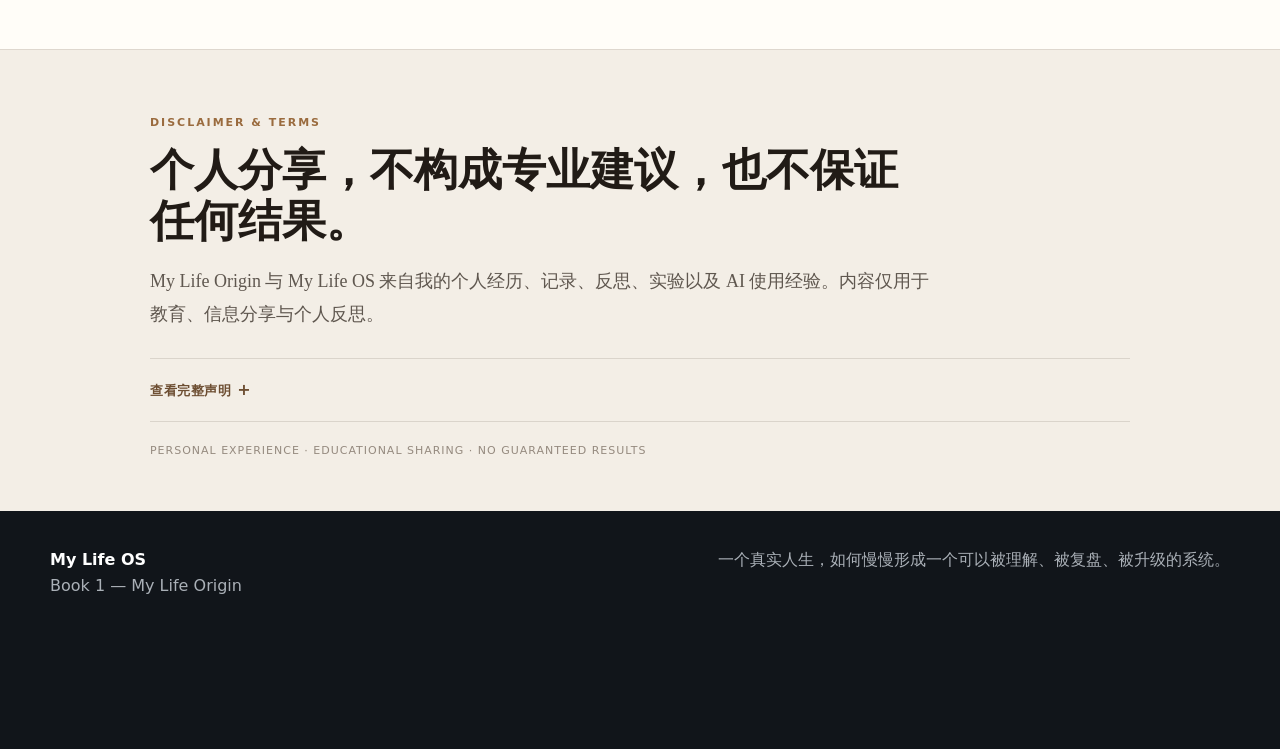
==== commit 73ba8d2f: "Load founding supporter wording" ====
--- a/index.html
+++ b/index.html
@@ -124,15 +124,15 @@
     <section id="support" class="support section">
       <div class="shell support-grid">
         <div>
-          <p class="kicker" data-i18n="supportLabel">SUPPORT THE JOURNEY</p>
-          <h2 data-i18n="supportTitle">如果这个故事对你有价值，你可以支持 My Life OS 继续发展。</h2>
-          <p data-i18n="supportText">你的支持会帮助我继续整理这本书、制作多语言版本、声音说书，以及一步一步建立 My Life OS。</p>
-          <p class="support-note" data-i18n="supportNote">目前先建立网站雏形。正式支付链接会在下一阶段接入。</p>
+          <p class="kicker" data-i18n="supportLabel">SUPPORT THE NEXT CHAPTER</p>
+          <h2 data-i18n="supportTitle">成为 My Life OS 的早期支持者</h2>
+          <p data-i18n="supportText">如果这个故事与你产生共鸣，你可以成为 My Life OS 的早期支持者，帮助 Book 1、多语言版本、听书体验，以及下一阶段的发展继续前进。</p>
+          <p class="support-note" data-i18n="supportNote">这是一份对项目发展的支持，并非投资，不承诺股份、收益或财务回报。</p>
         </div>
         <div class="support-options">
-          <button class="support-card" data-amount="1"><span>US$</span><strong>1</strong><small data-i18n="tier1">I support the idea</small></button>
-          <button class="support-card featured" data-amount="10"><span>US$</span><strong>10</strong><small data-i18n="tier10">I support the work</small></button>
-          <button class="support-card" data-amount="100"><span>US$</span><strong>100</strong><small data-i18n="tier100">I believe in the journey</small></button>
+          <button class="support-card" data-amount="1"><span>US$</span><strong>1</strong><small data-i18n="tier1">Reader Supporter · 读者支持者</small></button>
+          <button class="support-card featured" data-amount="10"><span>US$</span><strong>10</strong><small data-i18n="tier10">Founding Supporter · 早期支持者</small></button>
+          <button class="support-card" data-amount="100"><span>US$</span><strong>100</strong><small data-i18n="tier100">Founding Patron · 创始赞助支持者</small></button>
         </div>
       </div>
     </section>
@@ -174,10 +174,13 @@
 
   <script src="app.js"></script>
   <script src="documentary.js"></script>
+  <script src="founding-support.js"></script>
+  <script src="cover-enter.js"></script>
   <script src="toc.js"></script>
   <script src="book.js"></script>
   <script src="bgm.js"></script>
   <script src="audio.js"></script>
+  <script src="compact-audio-ui.js"></script>
   <script src="disclaimer.js"></script>
 </body>
 </html>
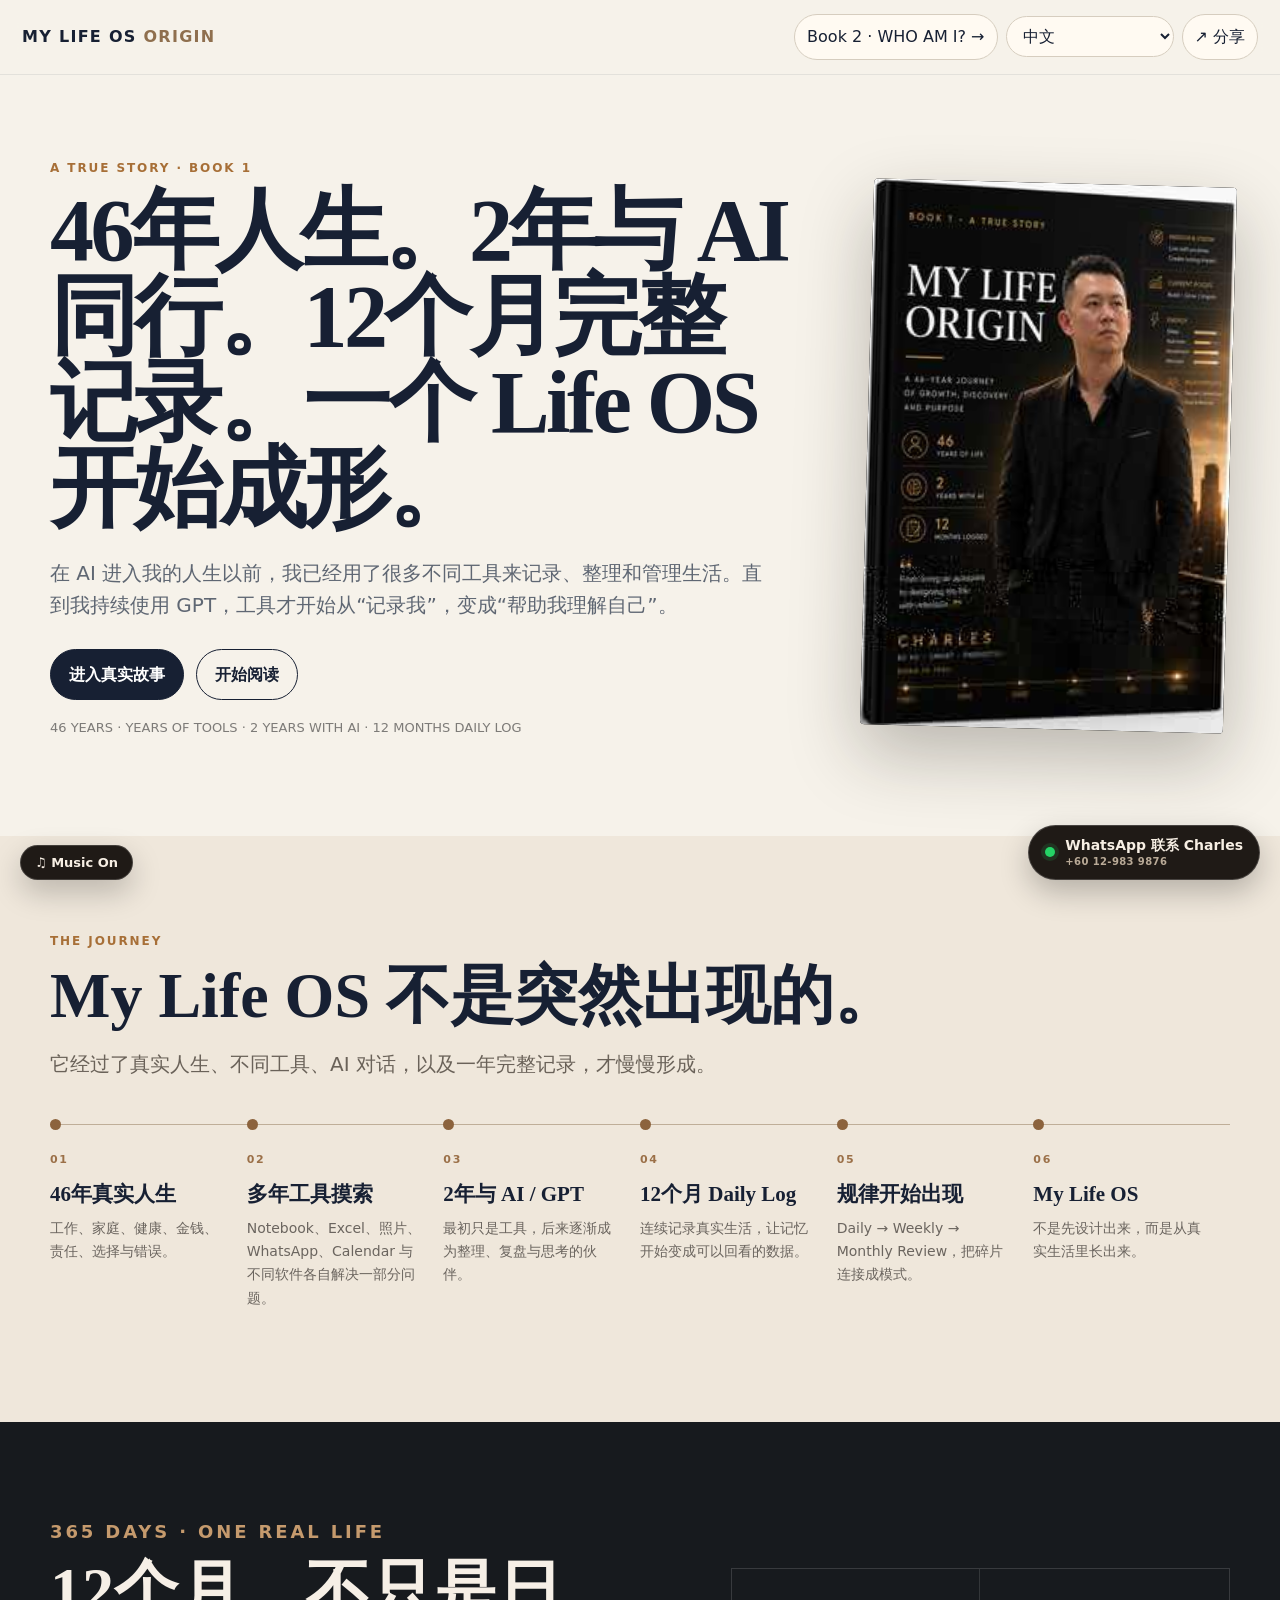
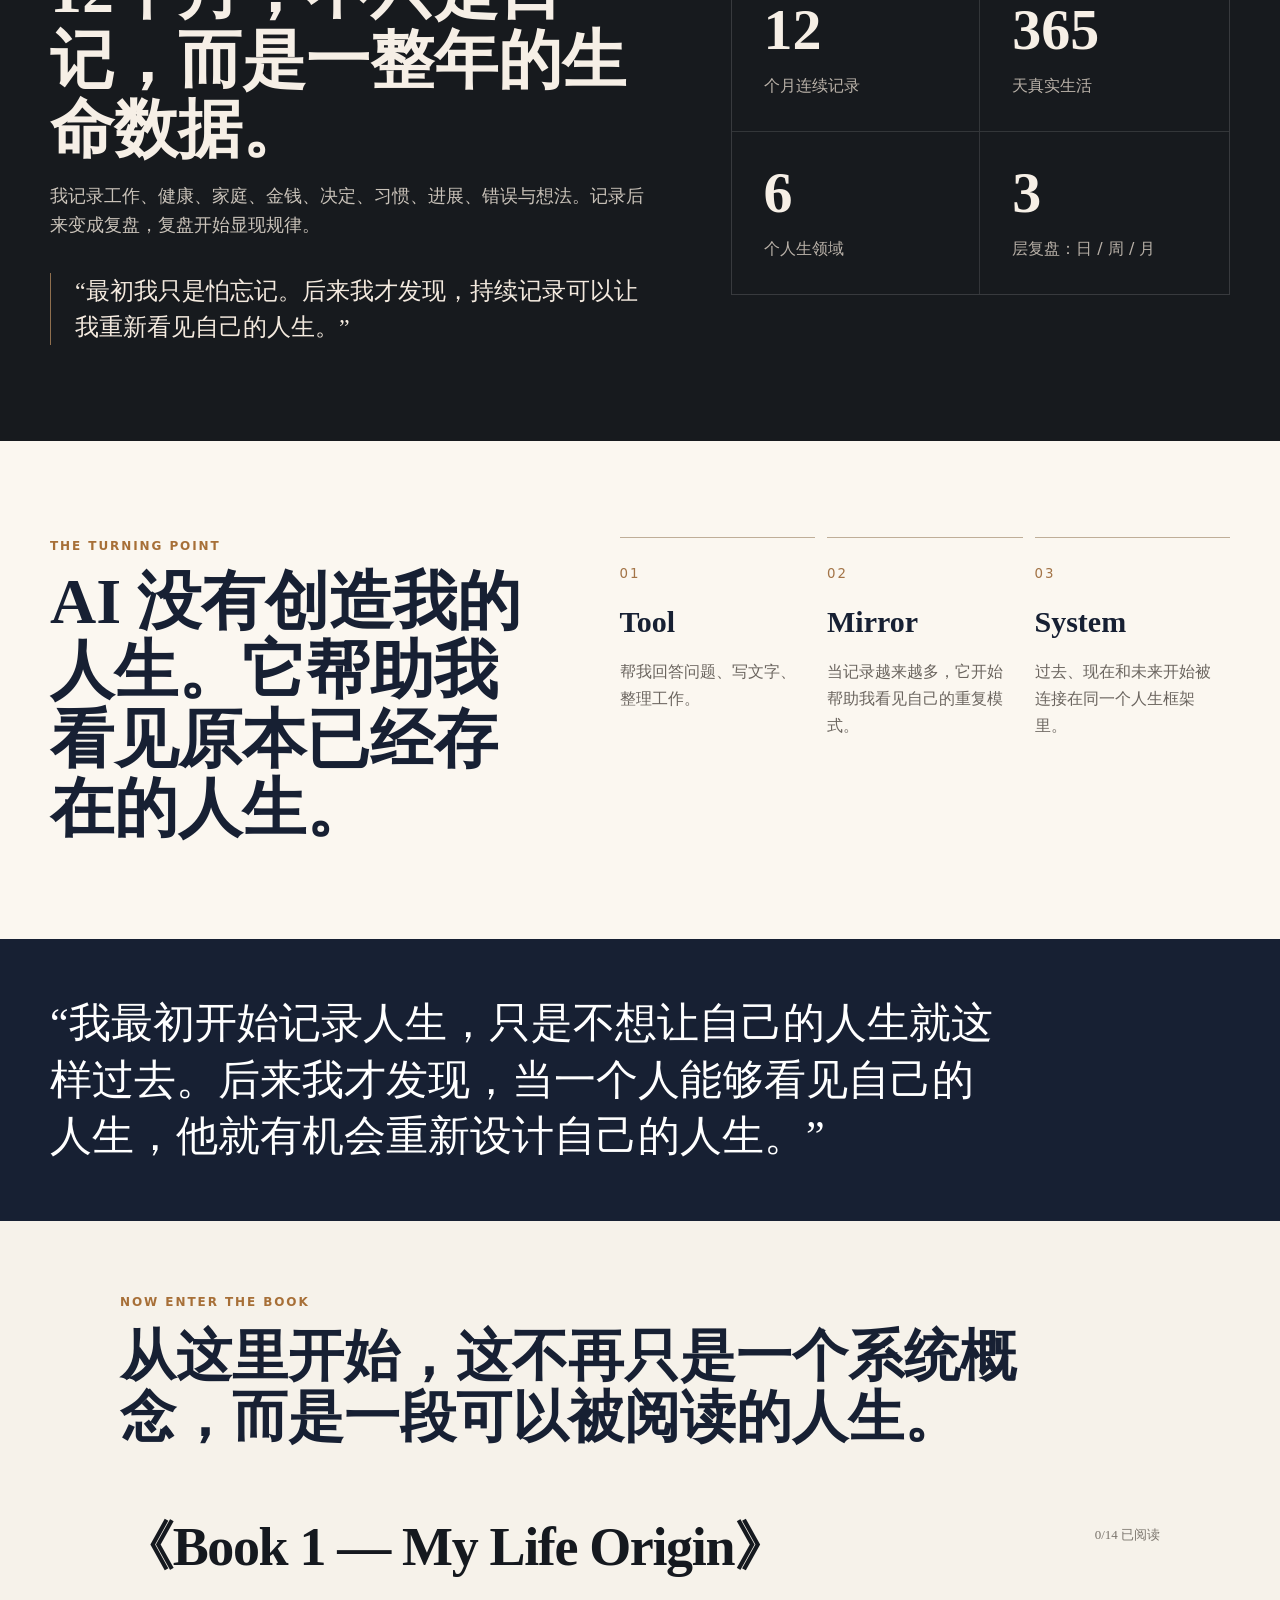
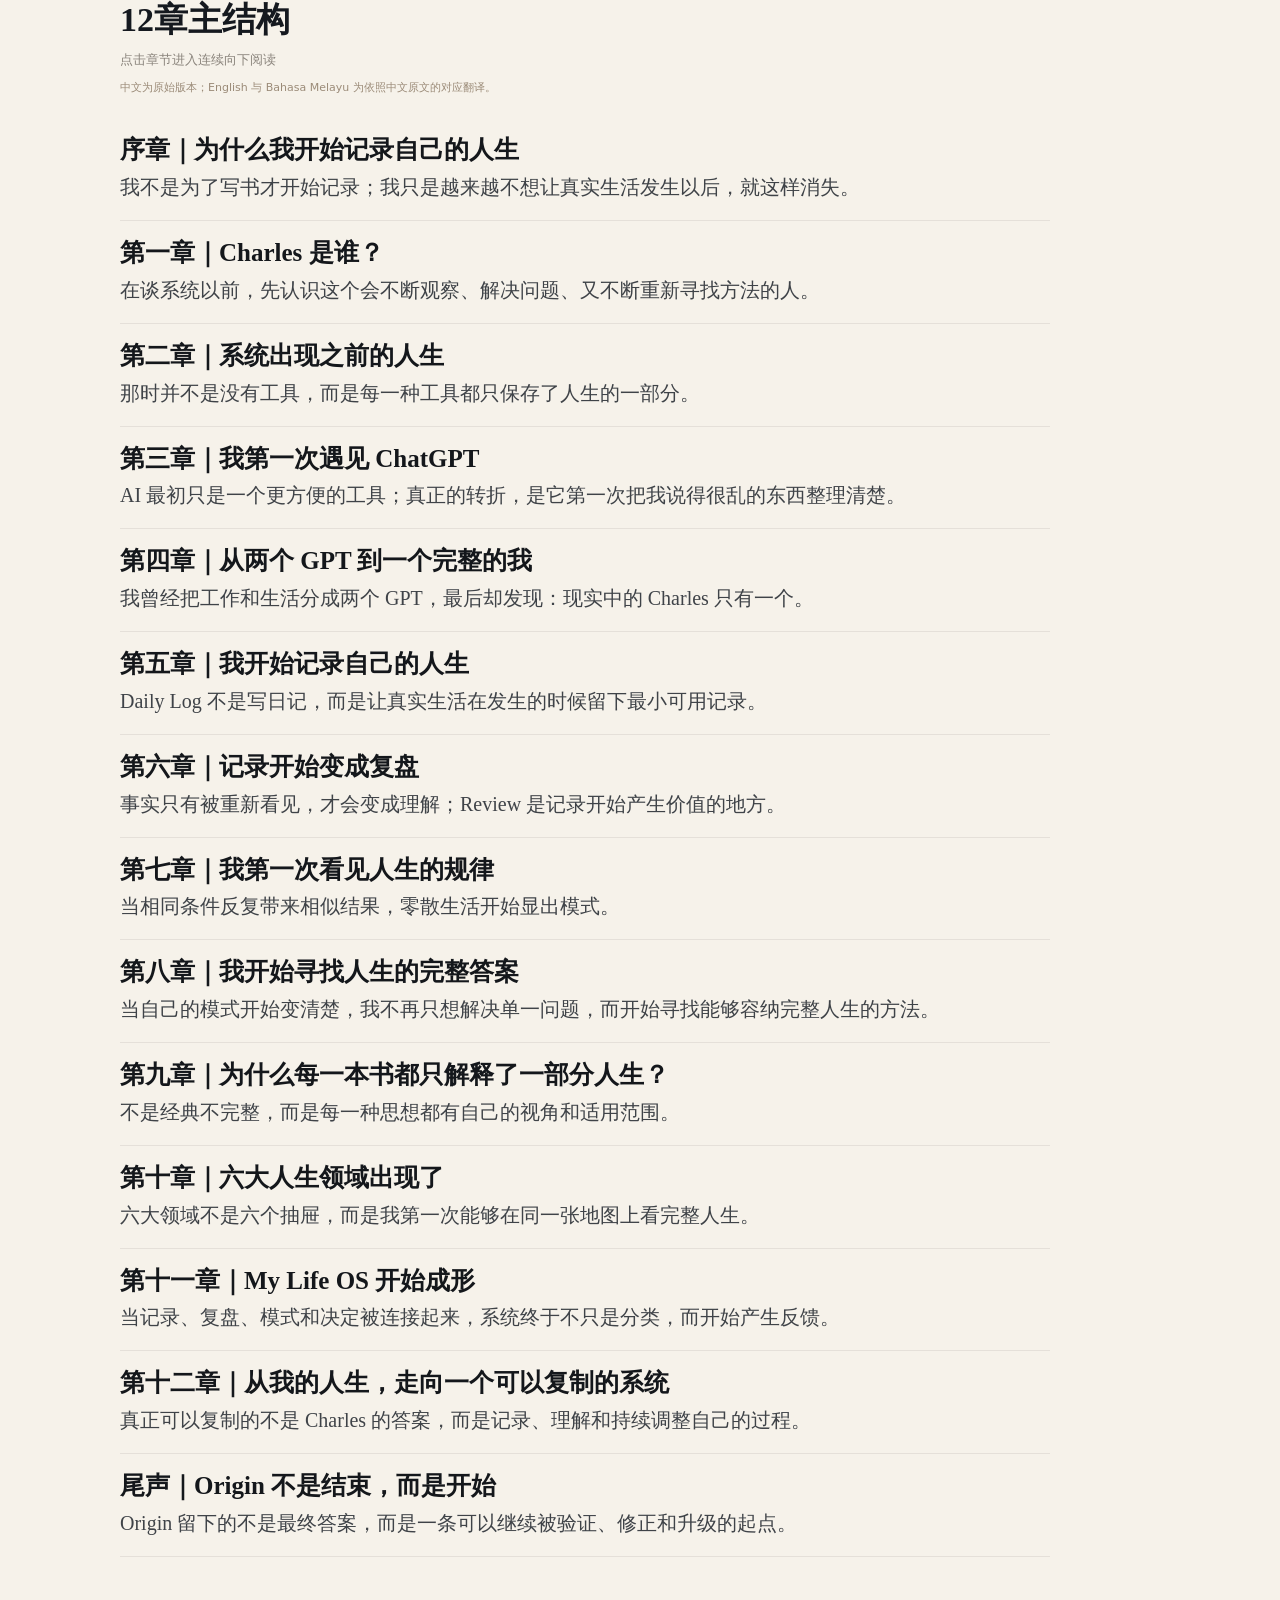
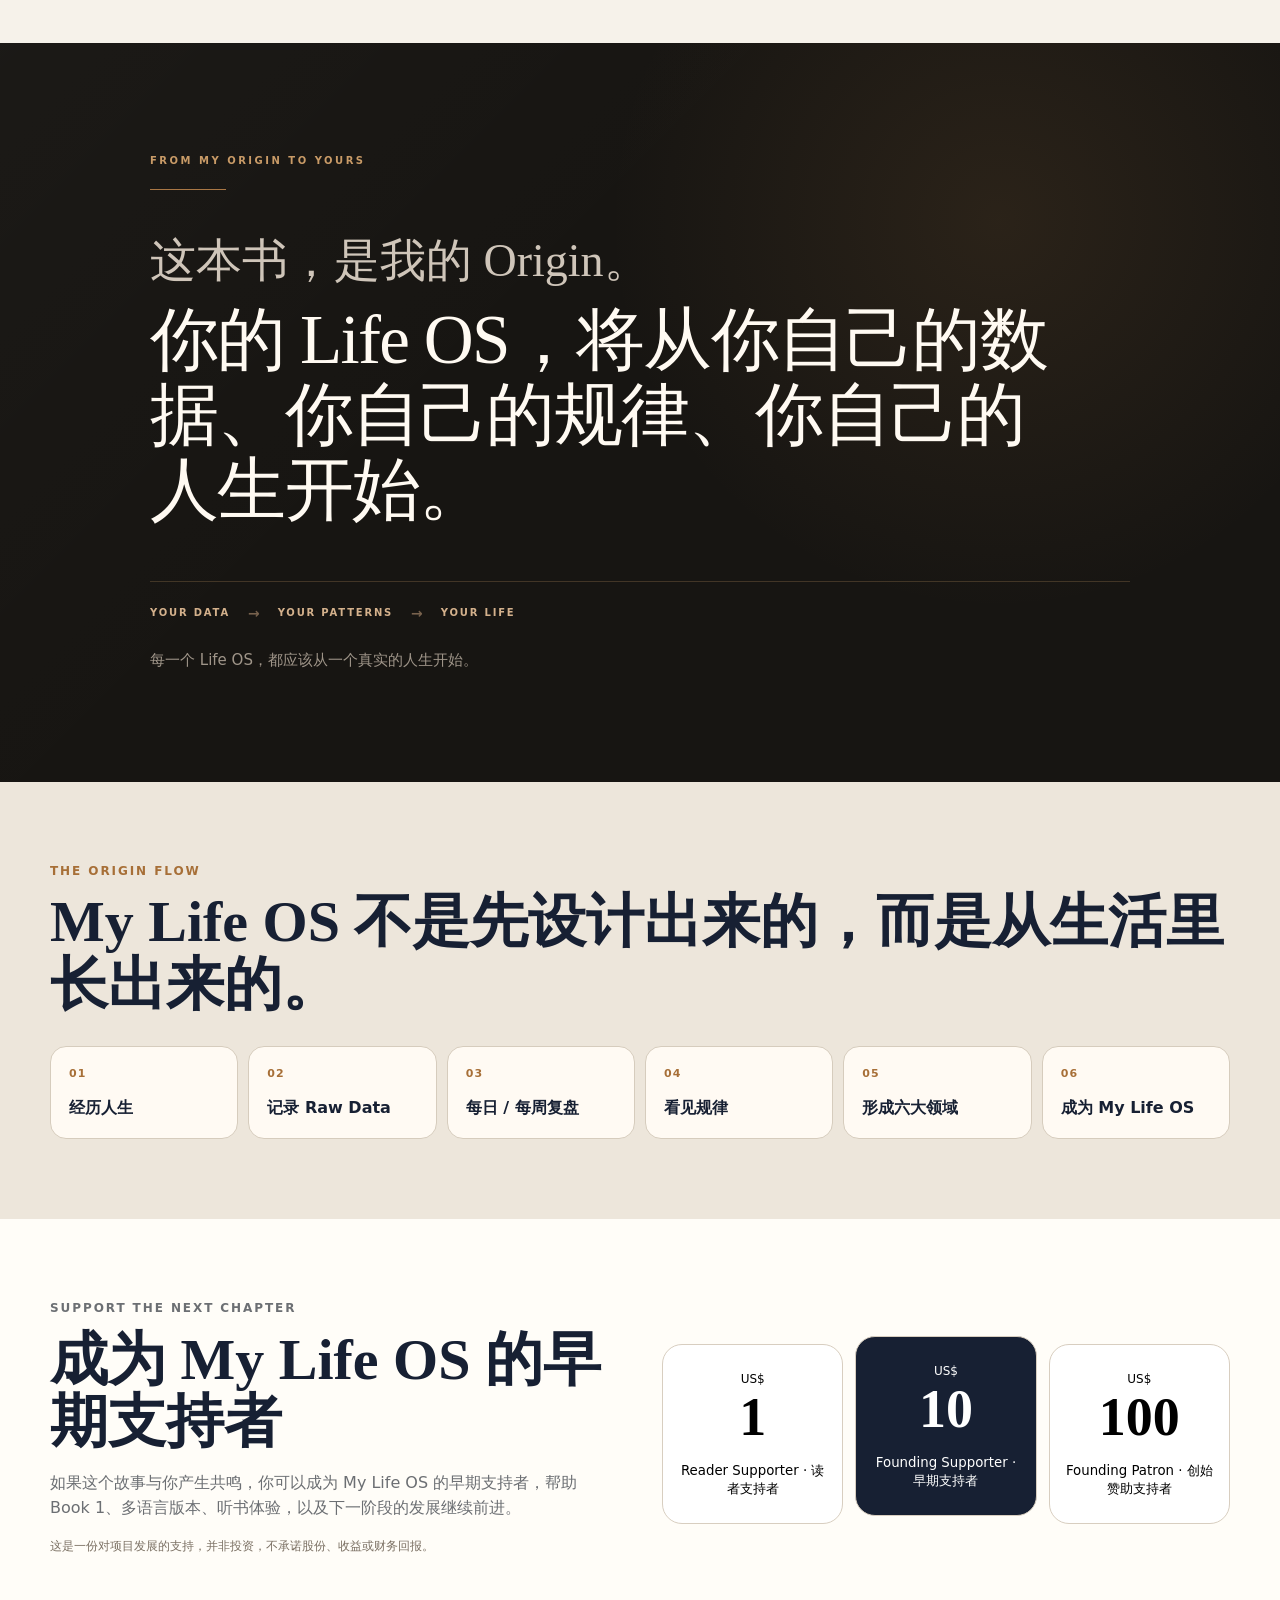
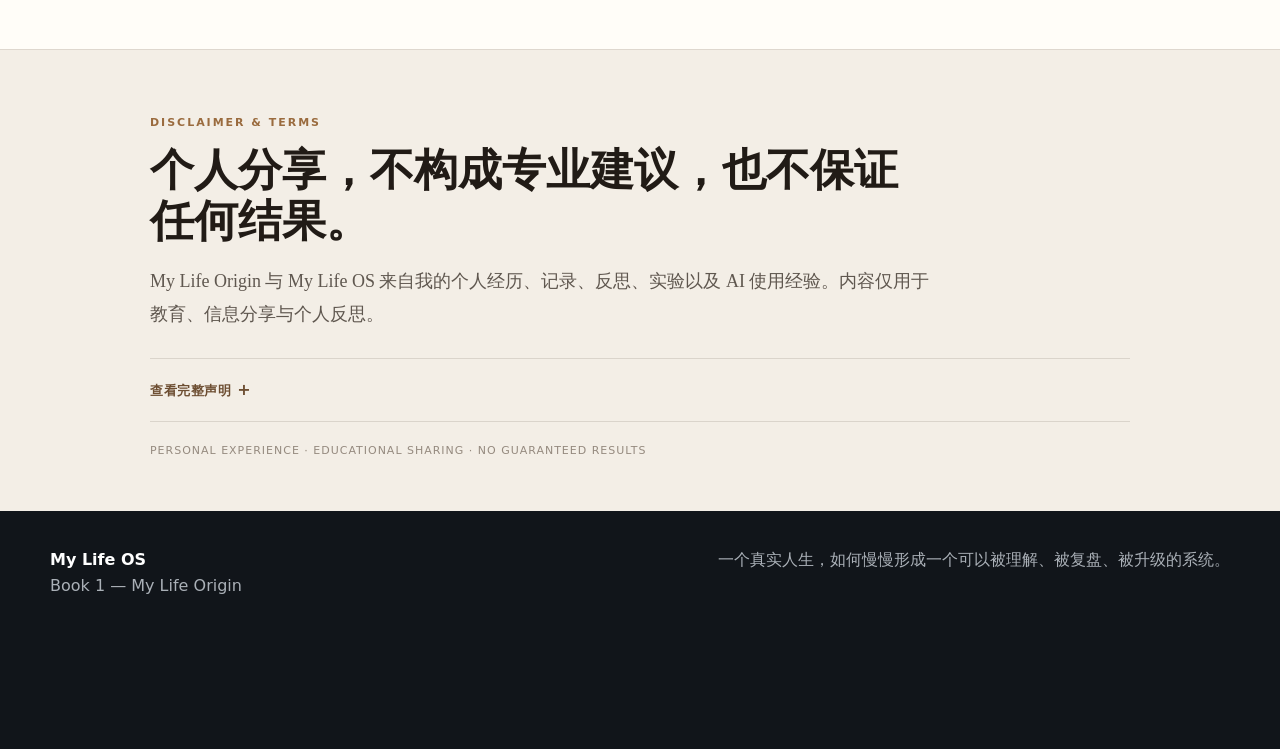
==== commit 6036b826: "Link Book 1 website to Book 2 Who Am I" ====
--- a/index.html
+++ b/index.html
@@ -1,6 +1,17 @@
 <!doctype html>
 <html lang="zh-Hans">
 <head>
+  <!-- Google Analytics: Book 1 website traffic and engagement -->
+  <script async src="https://www.googletagmanager.com/gtag/js?id=G-XPCHY22N62"></script>
+  <script>
+    window.dataLayer = window.dataLayer || [];
+    function gtag(){dataLayer.push(arguments);}
+    gtag('js', new Date());
+    gtag('config', 'G-XPCHY22N62', {
+      allow_google_signals: false,
+      allow_ad_personalization_signals: false
+    });
+  </script>
   <meta charset="utf-8" />
   <meta name="viewport" content="width=device-width,initial-scale=1" />
   <meta name="description" content="Book 1 — My Life Origin. A true story: 46 years of life, years of tools, 2 years with AI, and 12 months of daily logs." />
@@ -12,6 +23,7 @@
   <header class="topbar">
     <a class="brand" href="#top">MY LIFE OS <span>ORIGIN</span></a>
     <nav class="top-actions">
+      <a class="ghost" href="book2.html" style="text-decoration:none">Book 2 · WHO AM I? →</a>
       <select id="languageSelect" aria-label="Language">
         <option value="zh">中文</option>
         <option value="en">English</option>
@@ -103,6 +115,7 @@
         </div>
         <div class="reading-progress"><span id="readCount">0</span>/14 <span data-i18n="readLabel">已阅读</span></div>
       </div>
+      <div id="bookLoadStatus" role="status"><span id="bookLoadMessage">正在准备书籍…</span> <button id="bookLoadRetry" type="button" hidden>重试</button></div>
       <div id="chapterGrid" class="chapter-grid"></div>
     </section>
 
@@ -182,5 +195,6 @@
   <script src="audio.js"></script>
   <script src="compact-audio-ui.js"></script>
   <script src="disclaimer.js"></script>
+  <script src="reader-loader.js"></script>
 </body>
 </html>
